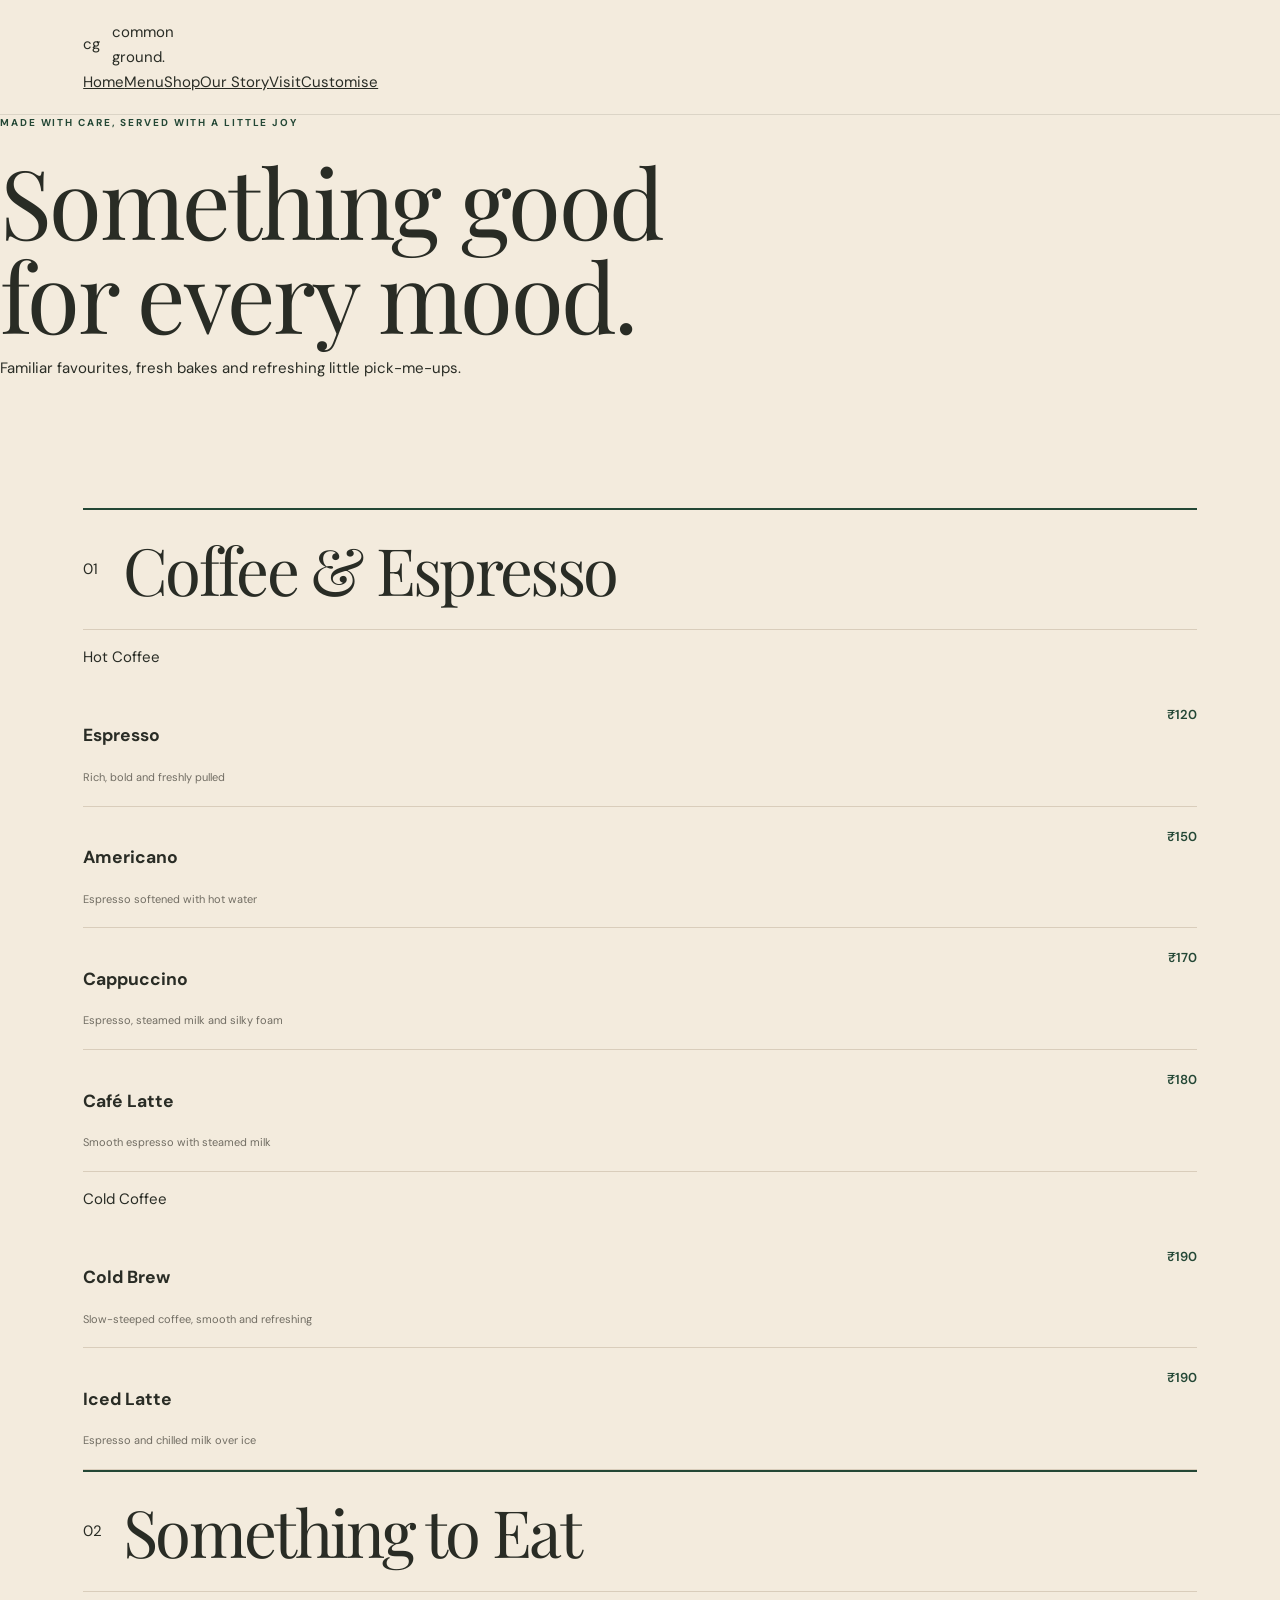
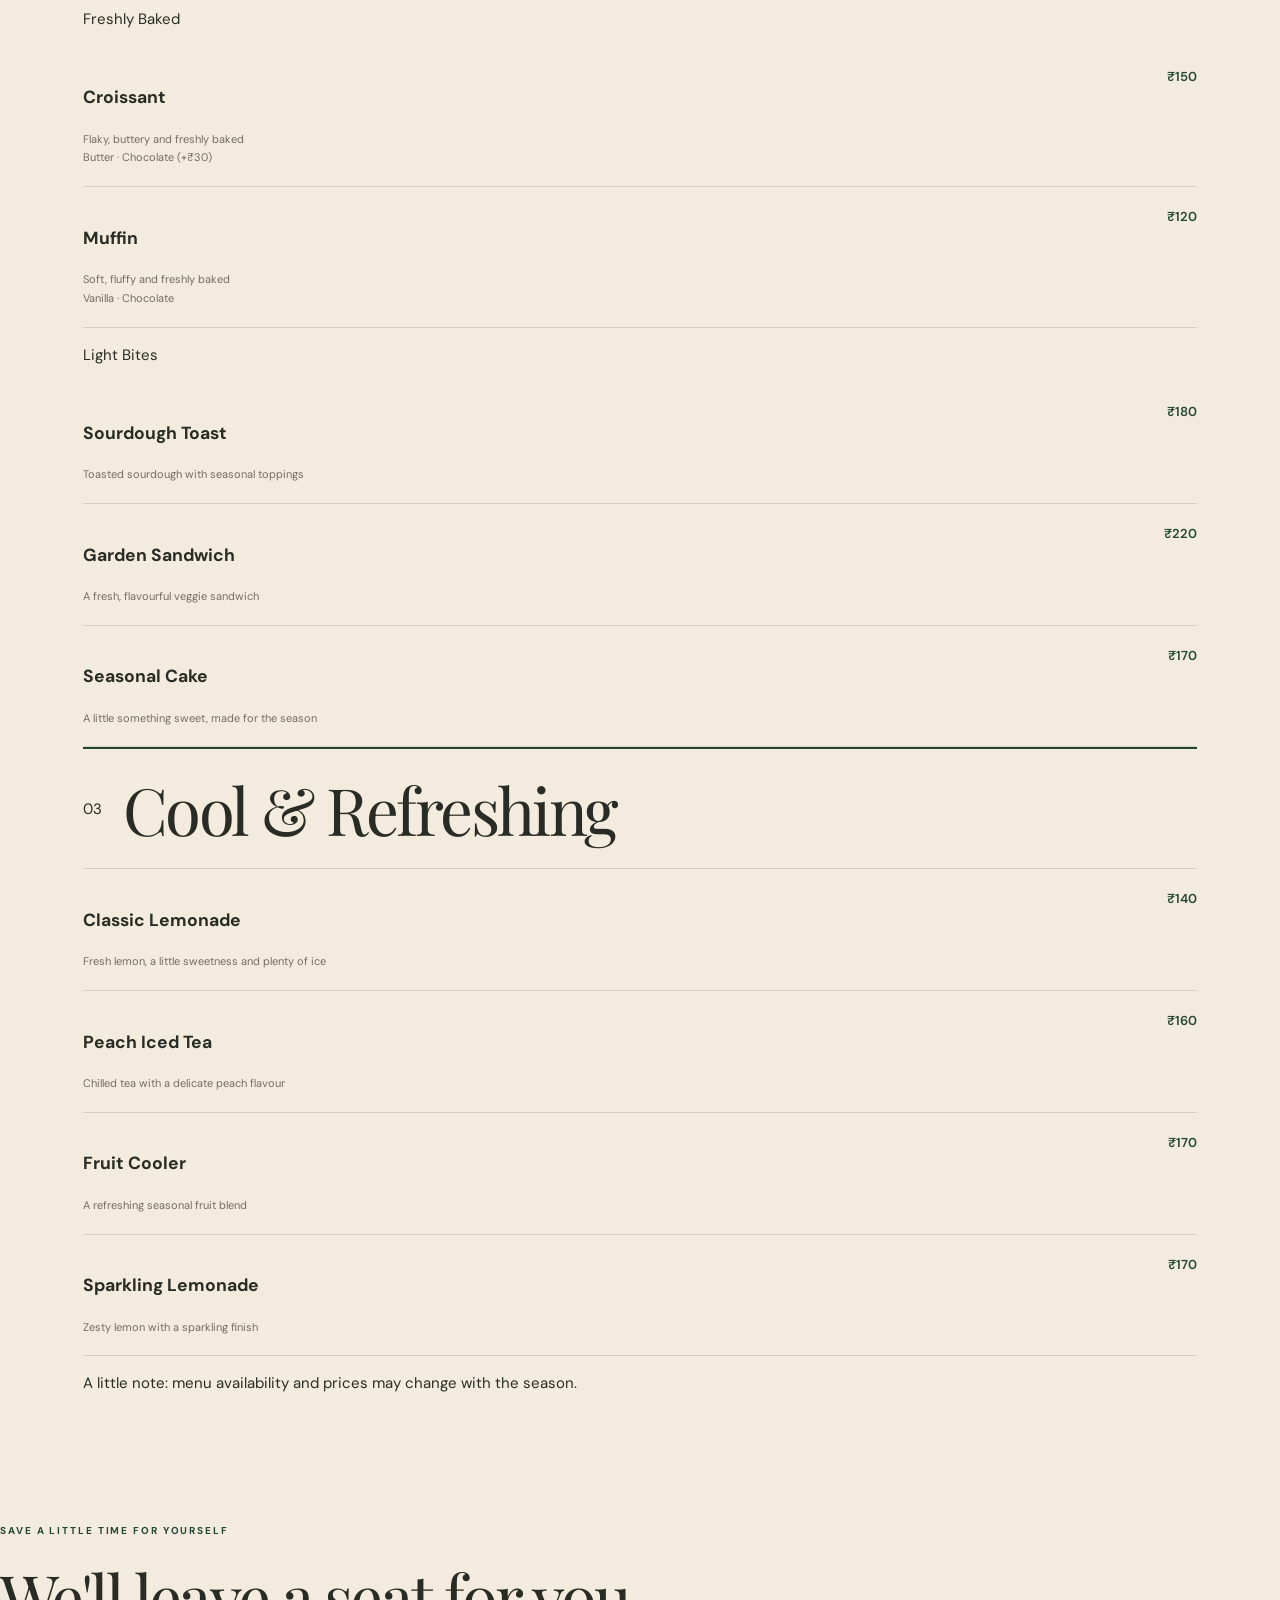
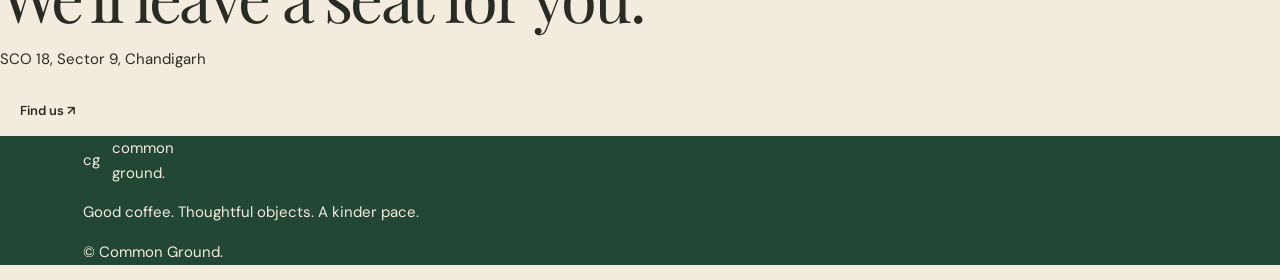
==== menu.html @ 28e7aee0 "Create menu.html" ====
<!DOCTYPE html>
<html lang="en">
<head>
  <meta charset="UTF-8">
  <meta name="viewport" content="width=device-width, initial-scale=1.0">
  <title>Menu | Common Ground</title>
  <link href="https://fonts.googleapis.com/css2?family=DM+Sans:wght@400;500;600;700&family=Playfair+Display:wght@400;500;600&display=swap" rel="stylesheet">
  <link rel="stylesheet" href="style.css">
</head>
<body>
<header class="site-header">
  <div class="header-inner">
    <a class="logo" href="index.html"><span class="logo-mark">cg</span><span class="logo-text">common<br>ground.</span></a>
    <button class="menu-toggle" aria-label="Open navigation" aria-expanded="false">☰</button>
    <nav class="nav-links">
      <a href="index.html">Home</a><a class="active" href="menu.html">Menu</a><a href="shop.html">Shop</a><a href="story.html">Our Story</a><a href="visit.html">Visit</a><a href="customise.html">Customise</a>
    </nav>
  </div>
</header>

<main>
  <section class="page-hero">
    <p class="eyebrow">MADE WITH CARE, SERVED WITH A LITTLE JOY</p>
    <h1>Something good<br>for every mood.</h1>
    <p>Familiar favourites, fresh bakes and refreshing little pick-me-ups.</p>
  </section>

  <section class="menu-page section">
    <div class="menu-category">
      <div class="menu-category-heading"><span class="menu-number">01</span><h2>Coffee & Espresso</h2></div>
      <p class="menu-subheading">Hot Coffee</p>
      <div class="menu-item"><div><h3>Espresso</h3><p>Rich, bold and freshly pulled</p></div><strong>₹120</strong></div>
      <div class="menu-item"><div><h3>Americano</h3><p>Espresso softened with hot water</p></div><strong>₹150</strong></div>
      <div class="menu-item"><div><h3>Cappuccino</h3><p>Espresso, steamed milk and silky foam</p></div><strong>₹170</strong></div>
      <div class="menu-item"><div><h3>Café Latte</h3><p>Smooth espresso with steamed milk</p></div><strong>₹180</strong></div>
      <p class="menu-subheading">Cold Coffee</p>
      <div class="menu-item"><div><h3>Cold Brew</h3><p>Slow-steeped coffee, smooth and refreshing</p></div><strong>₹190</strong></div>
      <div class="menu-item"><div><h3>Iced Latte</h3><p>Espresso and chilled milk over ice</p></div><strong>₹190</strong></div>
    </div>

    <div class="menu-category">
      <div class="menu-category-heading"><span class="menu-number">02</span><h2>Something to Eat</h2></div>
      <p class="menu-subheading">Freshly Baked</p>
      <div class="menu-item"><div><h3>Croissant</h3><p>Flaky, buttery and freshly baked</p><p class="menu-options">Butter · Chocolate (+₹30)</p></div><strong>₹150</strong></div>
      <div class="menu-item"><div><h3>Muffin</h3><p>Soft, fluffy and freshly baked</p><p class="menu-options">Vanilla · Chocolate</p></div><strong>₹120</strong></div>
      <p class="menu-subheading">Light Bites</p>
      <div class="menu-item"><div><h3>Sourdough Toast</h3><p>Toasted sourdough with seasonal toppings</p></div><strong>₹180</strong></div>
      <div class="menu-item"><div><h3>Garden Sandwich</h3><p>A fresh, flavourful veggie sandwich</p></div><strong>₹220</strong></div>
      <div class="menu-item"><div><h3>Seasonal Cake</h3><p>A little something sweet, made for the season</p></div><strong>₹170</strong></div>
    </div>

    <div class="menu-category">
      <div class="menu-category-heading"><span class="menu-number">03</span><h2>Cool & Refreshing</h2></div>
      <div class="menu-item"><div><h3>Classic Lemonade</h3><p>Fresh lemon, a little sweetness and plenty of ice</p></div><strong>₹140</strong></div>
      <div class="menu-item"><div><h3>Peach Iced Tea</h3><p>Chilled tea with a delicate peach flavour</p></div><strong>₹160</strong></div>
      <div class="menu-item"><div><h3>Fruit Cooler</h3><p>A refreshing seasonal fruit blend</p></div><strong>₹170</strong></div>
      <div class="menu-item"><div><h3>Sparkling Lemonade</h3><p>Zesty lemon with a sparkling finish</p></div><strong>₹170</strong></div>
    </div>
    <p class="menu-note">A little note: menu availability and prices may change with the season.</p>
  </section>

  <section class="visit-strip">
    <div><p class="eyebrow">SAVE A LITTLE TIME FOR YOURSELF</p><h2>We'll leave a seat for you.</h2><p>SCO 18, Sector 9, Chandigarh</p></div>
    <a class="button" href="visit.html">Find us ↗</a>
  </section>
</main>

<footer class="site-footer">
  <a class="logo footer-logo" href="index.html"><span class="logo-mark">cg</span><span class="logo-text">common<br>ground.</span></a>
  <p>Good coffee. Thoughtful objects. A kinder pace.</p><p>© <span class="year"></span> Common Ground.</p>
</footer>
<script src="script.js"></script>
</body>
</html>
---- style.css ----
/* =========================================
   COMMON GROUND — COMPLETE WEBSITE STYLES
   ========================================= */

:root {
  --cream: #f3ebdd;
  --cream-deep: #e9ddc8;
  --green: #47785b;
  --green-dark: #234735;
  --terracotta: #d76c4d;
  --mustard: #e9c46a;
  --blue: #355c7d;
  --ink: #292c25;
  --muted: #716d63;
  --line: #d9cdbb;
  --serif: "Playfair Display", Georgia, serif;
  --sans: "DM Sans", Arial, sans-serif;
  --page-pad: clamp(24px, 6.5vw, 100px);
}

* {
  box-sizing: border-box;
}

html {
  scroll-behavior: smooth;
  scroll-padding-top: 100px;
}

body {
  margin: 0;
  background: var(--cream);
  color: var(--ink);
  font-family: var(--sans);
  font-size: 15px;
  line-height: 1.65;
  -webkit-font-smoothing: antialiased;
}

img {
  display: block;
  max-width: 100%;
}

a {
  color: inherit;
}

button,
input {
  font: inherit;
}

button,
a {
  -webkit-tap-highlight-color: transparent;
}

::selection {
  background: var(--mustard);
  color: var(--green-dark);
}

.visually-hidden {
  position: absolute;
  width: 1px;
  height: 1px;
  padding: 0;
  margin: -1px;
  overflow: hidden;
  clip: rect(0, 0, 0, 0);
  white-space: nowrap;
  border: 0;
}

/* HEADER */

.site-header {
  min-height: 94px;
  padding: 20px var(--page-pad);
  display: flex;
  align-items: center;
  justify-content: space-between;
  gap: clamp(32px, 7vw, 120px);
  border-bottom: 1px solid rgba(41, 44, 37, 0.12);
  background: var(--cream);
  position: relative;
  z-index: 20;
}

.logo {
  display: inline-flex;
  align-items: center;
  gap: 12px;
  flex-shrink: 0;
  text-decoration: none;
}

.logo-symbol {
  display: inline-flex;
  align-items: center;
  justify-content: center;
  width: 40px;
  height: 40px;
  border-radius: 50%;
  background: var(--green-dark);
  color: var(--cream);
  font-family: var(--serif);
  font-size: 24px;
  font-weight: 500;
  letter-spacing: -3px;
  padding-right: 3px;
  line-height: 1;
}

.logo-symbol > span {
  color: var(--mustard);
}

.logo-name {
  font-size: 20px;
  font-weight: 600;
  letter-spacing: -0.8px;
  white-space: nowrap;
}

.logo-period {
  color: var(--terracotta);
}

.main-nav {
  display: flex;
  align-items: center;
  justify-content: flex-end;
  gap: clamp(20px, 2.8vw, 42px);
}

.main-nav > a {
  font-size: 14px;
  text-decoration: none;
  white-space: nowrap;
  transition: color 180ms ease;
}

.main-nav > a:hover,
.text-link:hover,
.footer-top-link:hover {
  color: var(--terracotta);
}

.main-nav .nav-cta {
  display: inline-flex;
  align-items: center;
  gap: 10px;
  padding: 12px 16px;
  border: 1px solid var(--green-dark);
}

.nav-cta span,
.button span {
  transition: transform 180ms ease;
}

.nav-cta:hover span,
.button:hover span {
  transform: translate(3px, -3px);
}

.menu-toggle {
  display: none;
  width: 44px;
  height: 44px;
  padding: 12px 9px;
  border: 1px solid var(--line);
  background: transparent;
  cursor: pointer;
}

.menu-toggle span {
  display: block;
  width: 24px;
  height: 1px;
  margin: 5px 0;
  background: var(--green-dark);
}

/* GENERAL TYPOGRAPHY */

.eyebrow {
  margin: 0 0 22px;
  color: var(--green-dark);
  font-size: 10px;
  font-weight: 700;
  letter-spacing: 1.9px;
  line-height: 1.6;
}

h1,
h2,
h3,
h4,
p {
  overflow-wrap: break-word;
}

h1,
h2 {
  font-family: var(--serif);
  font-weight: 400;
  letter-spacing: -2.7px;
}

h1 em,
h2 em {
  color: var(--green);
  font-weight: 400;
}

h1 {
  margin: 0;
  font-size: clamp(66px, 7.5vw, 112px);
  line-height: 0.98;
}

h2 {
  margin: 0;
  font-size: clamp(42px, 5.1vw, 70px);
  line-height: 1.08;
}

.section {
  padding: 112px var(--page-pad);
}

.section-heading {
  display: flex;
  align-items: flex-end;
  justify-content: space-between;
  gap: 60px;
  margin-bottom: 55px;
}

.heading-description {
  max-width: 390px;
  margin: 0 0 8px;
  color: var(--muted);
  line-height: 1.9;
}

.section-footnote {
  color: var(--muted);
  font-size: 11px;
  line-height: 1.7;
}

/* BUTTONS */

.button {
  min-height: 49px;
  display: inline-flex;
  align-items: center;
  justify-content: center;
  gap: 22px;
  padding: 13px 19px;
  border: 1px solid transparent;
  text-decoration: none;
  font-size: 13px;
  font-weight: 600;
  transition: background 180ms ease, color 180ms ease;
}

.button span {
  display: inline-block;
}

.button-dark {
  background: var(--green-dark);
  color: var(--cream);
}

.button-dark:hover {
  background: var(--green);
}

.button-light {
  border-color: var(--cream);
  color: var(--cream);
}

.button-light:hover {
  background: var(--cream);
  color: var(--green-dark);
}

.text-link {
  display: inline-flex;
  align-items: center;
  gap: 8px;
  text-decoration: none;
  font-size: 13px;
}

/* HERO */

.hero {
  position: relative;
  display: grid;
  grid-template-columns: minmax(300px, 0.78fr) minmax(0, 1.5fr);
  align-items: center;
  gap: clamp(35px, 5vw, 80px);
  padding: 64px var(--page-pad) 84px;
}

.hero-copy {
  padding: 25px 0;
}

.hero-copy .eyebrow {
  margin-bottom: 28px;
}

.hero h1 em {
  white-space: nowrap;
}

.hero-description {
  max-width: 330px;
  margin: 28px 0;
  color: var(--muted);
  font-size: 15px;
  line-height: 1.9;
}

.hero-actions {
  display: flex;
  align-items: center;
  flex-wrap: wrap;
  gap: 18px 24px;
}

.hero-note {
  display: flex;
  align-items: center;
  gap: 9px;
  margin: 44px 0 0;
  color: var(--muted);
  font-size: 11px;
}

.status-dot {
  width: 7px;
  height: 7px;
  border-radius: 50%;
  background: var(--terracotta);
}

.hero-visual {
  position: relative;
  min-width: 0;
}

.hero-visual img {
  width: 100%;
  height: clamp(450px, 48vw, 690px);
  object-fit: cover;
  object-position: center;
}

.hero-image-label {
  position: absolute;
  right: 0;
  bottom: 0;
  display: flex;
  align-items: center;
  justify-content: space-between;
  gap: 35px;
  min-width: 235px;
  padding: 16px 20px;
  background: var(--cream);
  font-size: 9px;
  font-weight: 700;
  letter-spacing: 1.3px;
}

.label-star {
  color: var(--terracotta);
  font-size: 22px;
}

.hero-index {
  position: absolute;
  left: var(--page-pad);
  bottom: 28px;
  color: var(--muted);
  font-size: 9px;
  letter-spacing: 1.5px;
}

/* VALUES STRIP */

.ticker {
  min-height: 76px;
  padding: 18px var(--page-pad);
  display: flex;
  align-items: center;
  justify-content: space-between;
  gap: 20px;
  background: var(--green);
  color: var(--cream);
  font-size: 10px;
  font-weight: 600;
  letter-spacing: 2px;
}

.ticker-star {
  color: var(--mustard);
  font-size: 18px;
}

.ticker-end {
  font-size: 9px;
  letter-spacing: 1.3px;
}

/* MENU */

.menu-section {
  padding-top: 112px;
  padding-bottom: 110px;
}

.menu-section .section-heading {
  align-items: flex-end;
}

.menu-tabs {
  display: flex;
  flex-wrap: wrap;
  gap: 12px 30px;
  padding: 18px 0;
  margin-bottom: 35px;
  border-top: 1px solid var(--line);
  border-bottom: 1px solid var(--line);
}

.menu-tabs a {
  color: var(--green-dark);
  font-size: 11px;
  font-weight: 600;
  text-decoration: none;
}

.menu-tabs a:hover {
  color: var(--terracotta);
}

.full-menu {
  display: grid;
  grid-template-columns: repeat(3, minmax(0, 1fr));
  align-items: start;
  gap: 34px;
}

.menu-category {
  min-width: 0;
  scroll-margin-top: 110px;
  border-top: 2px solid var(--green-dark);
}

.menu-category-heading {
  min-height: 120px;
  padding: 20px 0;
  display: grid;
  grid-template-columns: 30px 1fr auto;
  align-items: center;
  gap: 10px;
  border-bottom: 1px solid var(--line);
}

.category-number {
  align-self: start;
  padding-top: 5px;
  color: var(--green);
  font-size: 10px;
  letter-spacing: 1px;
}

.menu-category-heading h3 {
  margin: 0 0 8px;
  font-family: var(--serif);
  font-size: clamp(20px, 2vw, 28px);
  font-weight: 400;
  line-height: 1.2;
}

.menu-category-heading p {
  margin: 0;
  color: var(--muted);
  font-size: 9px;
  letter-spacing: 1.4px;
}

.category-icon {
  color: var(--terracotta);
  font-size: 23px;
}

.menu-item {
  display: flex;
  align-items: flex-start;
  justify-content: space-between;
  gap: 12px;
  padding: 19px 0;
  border-bottom: 1px solid var(--line);
}

.menu-item h4 {
  margin: 0 0 6px;
  font-size: 14px;
  font-weight: 600;
}

.menu-item p {
  margin: 0;
  color: var(--muted);
  font-size: 11px;
  line-height: 1.7;
}

.menu-item strong {
  flex-shrink: 0;
  color: var(--green-dark);
  font-size: 13px;
  font-weight: 600;
}

.menu-section > .section-footnote {
  margin-top: 24px;
}

/* STORY */

.story-section {
  display: grid;
  grid-template-columns: 1fr 1fr;
  background: var(--green-dark);
  color: var(--cream);
}

.story-art {
  min-height: 600px;
  padding: 32px;
  display: flex;
  flex-direction: column;
  align-items: center;
  justify-content: space-between;
  background: var(--terracotta);
  color: var(--green-dark);
}

.story-art-top,
.story-art-bottom {
  width: 100%;
  display: flex;
  justify-content: space-between;
  gap: 15px;
  font-size: 9px;
  font-weight: 700;
  letter-spacing: 1.4px;
}

.story-art-bottom {
  margin: 0;
}

.story-emblem {
  position: relative;
  width: min(300px, 70%);
  aspect-ratio: 1;
  display: flex;
  align-items: center;
  justify-content: center;
  flex-direction: column;
  border: 1px solid rgba(35, 71, 53, 0.6);
  border-radius: 50%;
}

.emblem-main {
  font-family: var(--serif);
  font-size: clamp(100px, 14vw, 175px);
  line-height: 0.9;
  letter-spacing: -12px;
}

.emblem-star {
  position: absolute;
  top: 18%;
  right: 18%;
  color: var(--mustard);
  font-size: 34px;
}

.emblem-caption {
  margin-top: 20px;
  font-size: 9px;
  font-weight: 700;
  letter-spacing: 2px;
}

.story-copy {
  padding: clamp(45px, 7vw, 105px);
  align-self: center;
}

.story-copy .eyebrow {
  color: var(--mustard);
}

.story-copy h2 {
  font-size: clamp(36px, 4.4vw, 61px);
}

.story-copy h2 em {
  color: var(--mustard);
}

.story-copy > p:not(.eyebrow) {
  max-width: 440px;
  margin: 24px 0;
  color: rgba(243, 235, 221, 0.82);
  font-size: 13px;
  line-height: 2;
}

.story-copy .button {
  margin-top: 15px;
}

/* SHOP */

.shop-section {
  padding-top: 115px;
  padding-bottom: 105px;
}

.shop-grid {
  display: grid;
  grid-template-columns: repeat(4, minmax(0, 1fr));
  gap: 20px;
}

.product-card {
  min-width: 0;
}

.product-art {
  position: relative;
  min-height: 320px;
  aspect-ratio: 0.82;
  display: flex;
  align-items: center;
  justify-content: center;
  overflow: hidden;
}

.mug-art {
  background: #e8c99f;
}

.tote-art {
  background: #e5b2a0;
}

.coffee-product-art {
  background: #d9e1c7;
}

.plate-art {
  background: #b7c8d2;
}

.product-sun {
  position: absolute;
  top: 17px;
  right: 20px;
  color: var(--terracotta);
  font-size: 24px;
}

.product-number {
  position: absolute;
  bottom: 17px;
  left: 18px;
  font-size: 9px;
  font-weight: 700;
  letter-spacing: 1.2px;
}

.mug-object {
  position: relative;
  width: 52%;
  aspect-ratio: 1.05;
  display: flex;
  align-items: center;
  justify-content: center;
  border-radius: 8px 8px 28px 28px;
  background: var(--cream);
  box-shadow: 12px 22px 35px rgba(41, 44, 37, 0.13);
  transform: rotate(-5deg);
}

.mug-object::after {
  content: "";
  position: absolute;
  top: 22%;
  right: -27%;
  width: 31%;
  height: 44%;
  border: 9px solid var(--cream);
  border-left-width: 6px;
  border-radius: 0 22px 22px 0;
}

.mug-object > span {
  font-family: var(--serif);
  font-size: clamp(14px, 1.5vw, 21px);
  text-align: center;
  line-height: 1.1;
}

.tote-object {
  width: 57%;
  height: 58%;
  padding-top: 26%;
  display: flex;
  justify-content: center;
  border-radius: 4px 4px 10px 10px;
  background: var(--green-dark);
  color: var(--cream);
  box-shadow: 12px 22px 35px rgba(41, 44, 37, 0.13);
  transform: rotate(5deg);
}

.tote-object::before {
  content: "";
  position: absolute;
  top: -19%;
  left: 27%;
  width: 42%;
  height: 35%;
  border: 7px solid var(--green-dark);
  border-bottom: 0;
  border-radius: 50% 50% 0 0;
}

.tote-object > span {
  font-family: var(--serif);
  font-size: clamp(17px, 1.7vw, 23px);
  text-align: center;
  line-height: 1.1;
}

.coffee-bag {
  width: 53%;
  height: 63%;
  padding: 18px 10px;
  display: flex;
  align-items: center;
  justify-content: center;
  flex-direction: column;
  background: #f0e5d0;
  box-shadow: 12px 22px 35px rgba(41, 44, 37, 0.13);
  transform: rotate(-4deg);
  text-align: center;
}

.coffee-bag > span {
  margin-bottom: 12px;
  font-family: var(--serif);
  font-size: 39px;
  color: var(--green);
}

.coffee-bag strong {
  font-size: 12px;
  line-height: 1.4;
  letter-spacing: 1px;
}

.coffee-bag small {
  margin-top: 13px;
  font-size: 7px;
  letter-spacing: 0.7px;
}

.plate-object {
  width: 76%;
  aspect-ratio: 1;
  display: flex;
  align-items: center;
  justify-content: center;
  border: 12px solid #f5ead7;
  border-radius: 50%;
  background: #e9c46a;
  box-shadow: 12px 22px 35px rgba(41, 44, 37, 0.13);
  text-align: center;
  transform: rotate(8deg);
}

.plate-object span {
  font-family: var(--serif);
  font-size: clamp(15px, 1.5vw, 21px);
  line-height: 1.2;
}

.product-info {
  display: flex;
  align-items: flex-start;
  justify-content: space-between;
  gap: 12px;
  padding-top: 20px;
}

.product-info h3 {
  margin: 0 0 6px;
  font-family: var(--serif);
  font-size: 19px;
  font-weight: 500;
  line-height: 1.35;
}

.product-info p {
  margin: 0;
  color: var(--muted);
  font-size: 11px;
}

.product-info > span {
  flex-shrink: 0;
  font-size: 12px;
  font-weight: 600;
}

.shop-section > .section-footnote {
  margin-top: 28px;
}

/* CUSTOMISE */

.customise-section {
  display: grid;
  grid-template-columns: 1fr 1fr;
  min-height: 570px;
  background: var(--mustard);
}

.customise-copy {
  align-self: center;
  padding: clamp(45px, 7vw, 105px) var(--page-pad);
}

.customise-copy h2 {
  font-size: clamp(43px, 5vw, 69px);
}

.customise-copy h2 em {
  color: var(--terracotta);
}

.customise-copy > p:not(.eyebrow) {
  max-width: 420px;
  margin: 25px 0 30px;
  color: #5d5545;
  line-height: 1.9;
}

.customise-art {
  position: relative;
  min-height: 500px;
  display: flex;
  align-items: center;
  justify-content: center;
  overflow: hidden;
  background: var(--blue);
  color: var(--cream);
}

.customise-sun {
  position: absolute;
  top: 12%;
  right: 15%;
  color: var(--mustard);
  font-size: 45px;
}

.customise-mug {
  position: relative;
  width: min(230px, 48%);
  aspect-ratio: 0.9;
  display: flex;
  align-items: center;
  justify-content: center;
  border-radius: 15px 15px 42px 42px;
  background: var(--cream);
  box-shadow: 20px 30px 55px rgba(0, 0, 0, 0.2);
  transform: rotate(-7deg);
}

.customise-mug::after {
  content: "";
  position: absolute;
  top: 23%;
  right: -28%;
  width: 34%;
  height: 43%;
  border: 14px solid var(--cream);
  border-left-width: 8px;
  border-radius: 0 30px 30px 0;
}

.customise-mark {
  color: var(--green-dark);
  font-family: var(--serif);
  font-size: 68px;
  letter-spacing: -6px;
}

.customise-star {
  position: absolute;
  top: 20px;
  right: 24px;
  color: var(--terracotta);
  font-size: 24px;
}

.customise-note {
  position: absolute;
  right: 9%;
  bottom: 13%;
  font-size: 10px;
  font-weight: 700;
  letter-spacing: 1.5px;
  line-height: 1.8;
}

.customise-caption {
  position: absolute;
  bottom: 25px;
  left: 25px;
  font-size: 9px;
  letter-spacing: 1.5px;
}

/* VISIT */

.visit-section {
  display: grid;
  grid-template-columns: 1fr 0.9fr;
  gap: clamp(50px, 10vw, 150px);
  padding: 115px var(--page-pad);
  background: var(--terracotta);
}

.visit-copy h2 {
  font-size: clamp(44px, 5.3vw, 72px);
}

.visit-copy h2 em {
  color: var(--cream);
}

.visit-copy > p:not(.eyebrow) {
  max-width: 420px;
  margin: 25px 0;
  line-height: 1.9;
}

.visit-address {
  display: flex;
  align-items: flex-start;
  gap: 15px;
  margin: 30px 0;
  padding-top: 22px;
  border-top: 1px solid rgba(41, 44, 37, 0.2);
}

.address-mark {
  font-size: 22px;
}

.visit-address strong {
  font-size: 14px;
}

.visit-address p {
  margin: 5px 0 0;
  color: #553f35;
  font-size: 12px;
}

.visit-copy .button-light {
  border-color: var(--green-dark);
  color: var(--green-dark);
}

.visit-copy .button-light:hover {
  background: var(--green-dark);
  color: var(--cream);
}

.visit-details {
  align-self: center;
}

.visit-details article {
  padding: 25px 0;
  border-bottom: 1px solid rgba(41, 44, 37, 0.22);
}

.visit-details article:first-child {
  border-top: 1px solid rgba(41, 44, 37, 0.22);
}

.visit-details article > span {
  color: #573e32;
  font-size: 9px;
  font-weight: 700;
  letter-spacing: 1.5px;
}

.visit-details h3 {
  margin: 12px 0 7px;
  font-family: var(--serif);
  font-size: 29px;
  font-weight: 400;
}

.visit-details p {
  margin: 0;
  color: #553f35;
  font-size: 12px;
  line-height: 1.8;
}

/* NEWSLETTER */

.newsletter-section {
  position: relative;
  width: 100%;
  min-height: 470px;
  padding: 90px 24px;
  display: flex;
  align-items: center;
  justify-content: center;
  overflow: hidden;
  background: var(--mustard);
  text-align: center;
}

.newsletter-content {
  position: relative;
  z-index: 1;
  width: min(100%, 570px);
  margin: 0 auto;
}

.newsletter-section .eyebrow {
  margin-bottom: 21px;
}

.newsletter-section h2 {
  margin: 0;
  font-family: var(--serif);
  font-size: clamp(46px, 5.7vw, 74px);
  font-weight: 400;
  letter-spacing: -2px;
  line-height: 1.07;
}

.newsletter-section h2 em {
  color: var(--green);
}

.newsletter-description {
  max-width: 420px;
  margin: 22px auto 30px;
  color: #5d5545;
  font-size: 13px;
  line-height: 1.9;
}

.newsletter-form {
  width: min(100%, 490px);
  display: flex;
  gap: 9px;
  margin: 0 auto;
}

.newsletter-form input {
  flex: 1;
  width: 100%;
  min-width: 0;
  height: 52px;
  padding: 0 16px;
  border: 1px solid var(--green-dark);
  border-radius: 0;
  outline-offset: 3px;
  background: var(--cream);
  color: var(--ink);
  font-family: var(--sans);
  font-size: 13px;
}

.newsletter-form input::placeholder {
  color: #777165;
}

.newsletter-form button {
  min-height: 52px;
  padding: 0 18px;
  display: inline-flex;
  align-items: center;
  justify-content: center;
  gap: 12px;
  border: 1px solid var(--green-dark);
  border-radius: 0;
  background: var(--green-dark);
  color: var(--cream);
  font-family: var(--sans);
  font-size: 12px;
  font-weight: 600;
  white-space: nowrap;
  cursor: pointer;
  transition: background 180ms ease;
}

.newsletter-form button:hover {
  background: var(--green);
}

.newsletter-section .form-message {
  min-height: 20px;
  margin: 13px 0 0;
  font-size: 12px;
}

.newsletter-section .section-footnote {
  margin-top: 12px;
  font-size: 10px;
}

.newsletter-decoration {
  position: absolute;
  color: rgba(35, 71, 53, 0.13);
  font-size: clamp(110px, 16vw, 210px);
  line-height: 1;
}

.decoration-left {
  left: 3%;
  top: 17%;
}

.decoration-right {
  right: 3%;
  bottom: 10%;
}

/* FOOTER */

.site-footer {
  padding: 0 var(--page-pad);
  background: var(--green-dark);
  color: var(--cream);
}

.footer-top {
  min-height: 145px;
  display: flex;
  align-items: center;
  justify-content: space-between;
  gap: 30px;
}

.footer-logo .logo-symbol {
  background: var(--cream);
  color: var(--green-dark);
}

.footer-logo .logo-symbol > span {
  color: var(--terracotta);
}

.footer-logo .logo-name {
  color: var(--cream);
}

.footer-logo .logo-period {
  color: var(--mustard);
}

.footer-top > p {
  font-family: var(--serif);
  font-size: 21px;
}

.footer-top-link {
  font-size: 12px;
  text-decoration: none;
}

.footer-bottom {
  min-height: 65px;
  display: flex;
  align-items: center;
  justify-content: space-between;
  gap: 20px;
  border-top: 1px solid rgba(243, 235, 221, 0.25);
  color: rgba(243, 235, 221, 0.8);
  font-size: 9px;
  letter-spacing: 0.3px;
}

/* RESPONSIVE TABLET */

@media (max-width: 1050px) {
  :root {
    --page-pad: 5vw;
  }

  .site-header {
    gap: 28px;
  }

  .main-nav {
    gap: 19px;
  }

  .main-nav > a {
    font-size: 12px;
  }

  .hero {
    grid-template-columns: minmax(260px, 0.8fr) minmax(0, 1.2fr);
    gap: 35px;
  }

  .hero h1 {
    font-size: clamp(62px, 7vw, 85px);
  }

  .full-menu {
    gap: 22px;
  }

  .menu-category-heading {
    grid-template-columns: 22px 1fr;
  }

  .category-icon {
    display: none;
  }

  .shop-grid {
    grid-template-columns: repeat(2, minmax(0, 1fr));
    gap: 35px 22px;
  }

  .product-art {
    aspect-ratio: 1.05;
  }

  .story-copy {
    padding: 55px 38px;
  }
}

/* RESPONSIVE MOBILE */

@media (max-width: 700px) {
  :root {
    --page-pad: 22px;
  }

  html {
    scroll-padding-top: 75px;
  }

  .site-header {
    min-height: 75px;
    padding: 15px var(--page-pad);
    gap: 16px;
  }

  .logo {
    gap: 9px;
  }

  .logo-symbol {
    width: 34px;
    height: 34px;
    font-size: 21px;
  }

  .logo-name {
    font-size: 17px;
  }

  .menu-toggle {
    display: block;
    flex-shrink: 0;
  }

  .main-nav {
    position: absolute;
    top: 100%;
    left: 0;
    right: 0;
    display: none;
    align-items: stretch;
    flex-direction: column;
    gap: 0;
    padding: 12px var(--page-pad) 24px;
    border-bottom: 1px solid var(--line);
    background: var(--cream);
  }

  .main-nav.is-open {
    display: flex;
  }

  .main-nav > a {
    padding: 13px 0;
    border-bottom: 1px solid var(--line);
    font-size: 14px;
  }

  .main-nav .nav-cta {
    justify-content: space-between;
    margin-top: 12px;
    padding: 13px 14px;
    border: 1px solid var(--green-dark);
  }

  .hero {
    grid-template-columns: 1fr;
    gap: 35px;
    padding: 57px var(--page-pad) 70px;
  }

  .hero-copy {
    padding: 0;
  }

  .hero h1 {
    font-size: clamp(66px, 15vw, 96px);
  }

  .hero-description {
    margin: 22px 0;
  }

  .hero-note {
    margin-top: 28px;
  }

  .hero-visual img {
    height: min(110vw, 520px);
  }

  .hero-index {
    bottom: 22px;
  }

  .ticker {
    min-height: 65px;
    padding: 15px var(--page-pad);
    gap: 12px;
    font-size: 9px;
    letter-spacing: 1.2px;
  }

  .ticker-end {
    display: none;
  }

  .section {
    padding: 75px var(--page-pad);
  }

  .section-heading {
    align-items: flex-start;
    flex-direction: column;
    gap: 20px;
    margin-bottom: 35px;
  }

  h2 {
    font-size: clamp(43px, 10vw, 60px);
    letter-spacing: -1.8px;
  }

  .heading-description {
    max-width: 470px;
  }

  .menu-tabs {
    gap: 13px 20px;
  }

  .full-menu {
    grid-template-columns: 1fr;
    gap: 38px;
  }

  .menu-category-heading {
    grid-template-columns: 30px 1fr auto;
  }

  .category-icon {
    display: block;
  }

  .menu-category-heading h3 {
    font-size: 26px;
  }

  .menu-item {
    padding: 17px 0;
  }

  .story-section {
    grid-template-columns: 1fr;
  }

  .story-art {
    min-height: 420px;
    padding: 24px;
  }

  .story-copy {
    padding: 65px var(--page-pad) 75px;
  }

  .story-copy h2 {
    font-size: clamp(40px, 9vw, 57px);
  }

  .shop-grid {
    grid-template-columns: repeat(2, minmax(0, 1fr));
    gap: 30px 15px;
  }

  .product-art {
    min-height: 0;
    aspect-ratio: 0.78;
  }

  .product-info {
    gap: 6px;
    padding-top: 14px;
  }

  .product-info h3 {
    font-size: 16px;
  }

  .product-info p {
    font-size: 10px;
  }

  .product-number {
    font-size: 7px;
  }

  .mug-object {
    width: 48%;
  }

  .coffee-bag strong {
    font-size: 10px;
  }

  .customise-section {
    grid-template-columns: 1fr;
  }

  .customise-copy {
    padding: 75px var(--page-pad);
  }

  .customise-copy h2 {
    font-size: clamp(43px, 10vw, 62px);
  }

  .customise-art {
    min-height: 390px;
  }

  .customise-mug {
    width: 170px;
  }

  .visit-section {
    grid-template-columns: 1fr;
    gap: 55px;
    padding: 75px var(--page-pad);
  }

  .visit-copy h2 {
    font-size: clamp(46px, 10vw, 64px);
  }

  .newsletter-section {
    min-height: 420px;
    padding: 75px 22px;
  }

  .newsletter-section h2 {
    font-size: clamp(45px, 10vw, 64px);
  }

  .newsletter-decoration {
    font-size: 100px;
    opacity: 0.7;
  }

  .decoration-left {
    left: -15px;
    top: 5%;
  }

  .decoration-right {
    right: -15px;
    bottom: 3%;
  }

  .newsletter-form {
    flex-direction: column;
    gap: 10px;
  }

  .newsletter-form input,
  .newsletter-form button {
    width: 100%;
    min-height: 51px;
  }

  .footer-top {
    align-items: flex-start;
    flex-direction: column;
    gap: 12px;
    padding: 32px 0;
  }

  .footer-top > p {
    margin: 5px 0;
  }

  .footer-bottom {
    align-items: flex-start;
    flex-direction: column;
    gap: 9px;
    padding: 20px 0;
  }
}

/* SMALL PHONES */

@media (max-width: 380px) {
  .logo-name {
    font-size: 15px;
  }

  .hero-actions {
    align-items: flex-start;
    flex-direction: column;
  }

  .shop-grid {
    gap: 26px 12px;
  }

  .product-info h3 {
    font-size: 14px;
  }

  .product-info > span {
    font-size: 10px;
  }

  .menu-category-heading h3 {
    font-size: 22px;
  }
}

/* ACCESSIBILITY */

@media (prefers-reduced-motion: reduce) {
  *,
  *::before,
  *::after {
    scroll-behavior: auto !important;
    transition-duration: 0.01ms !important;
    animation-duration: 0.01ms !important;
  }
}
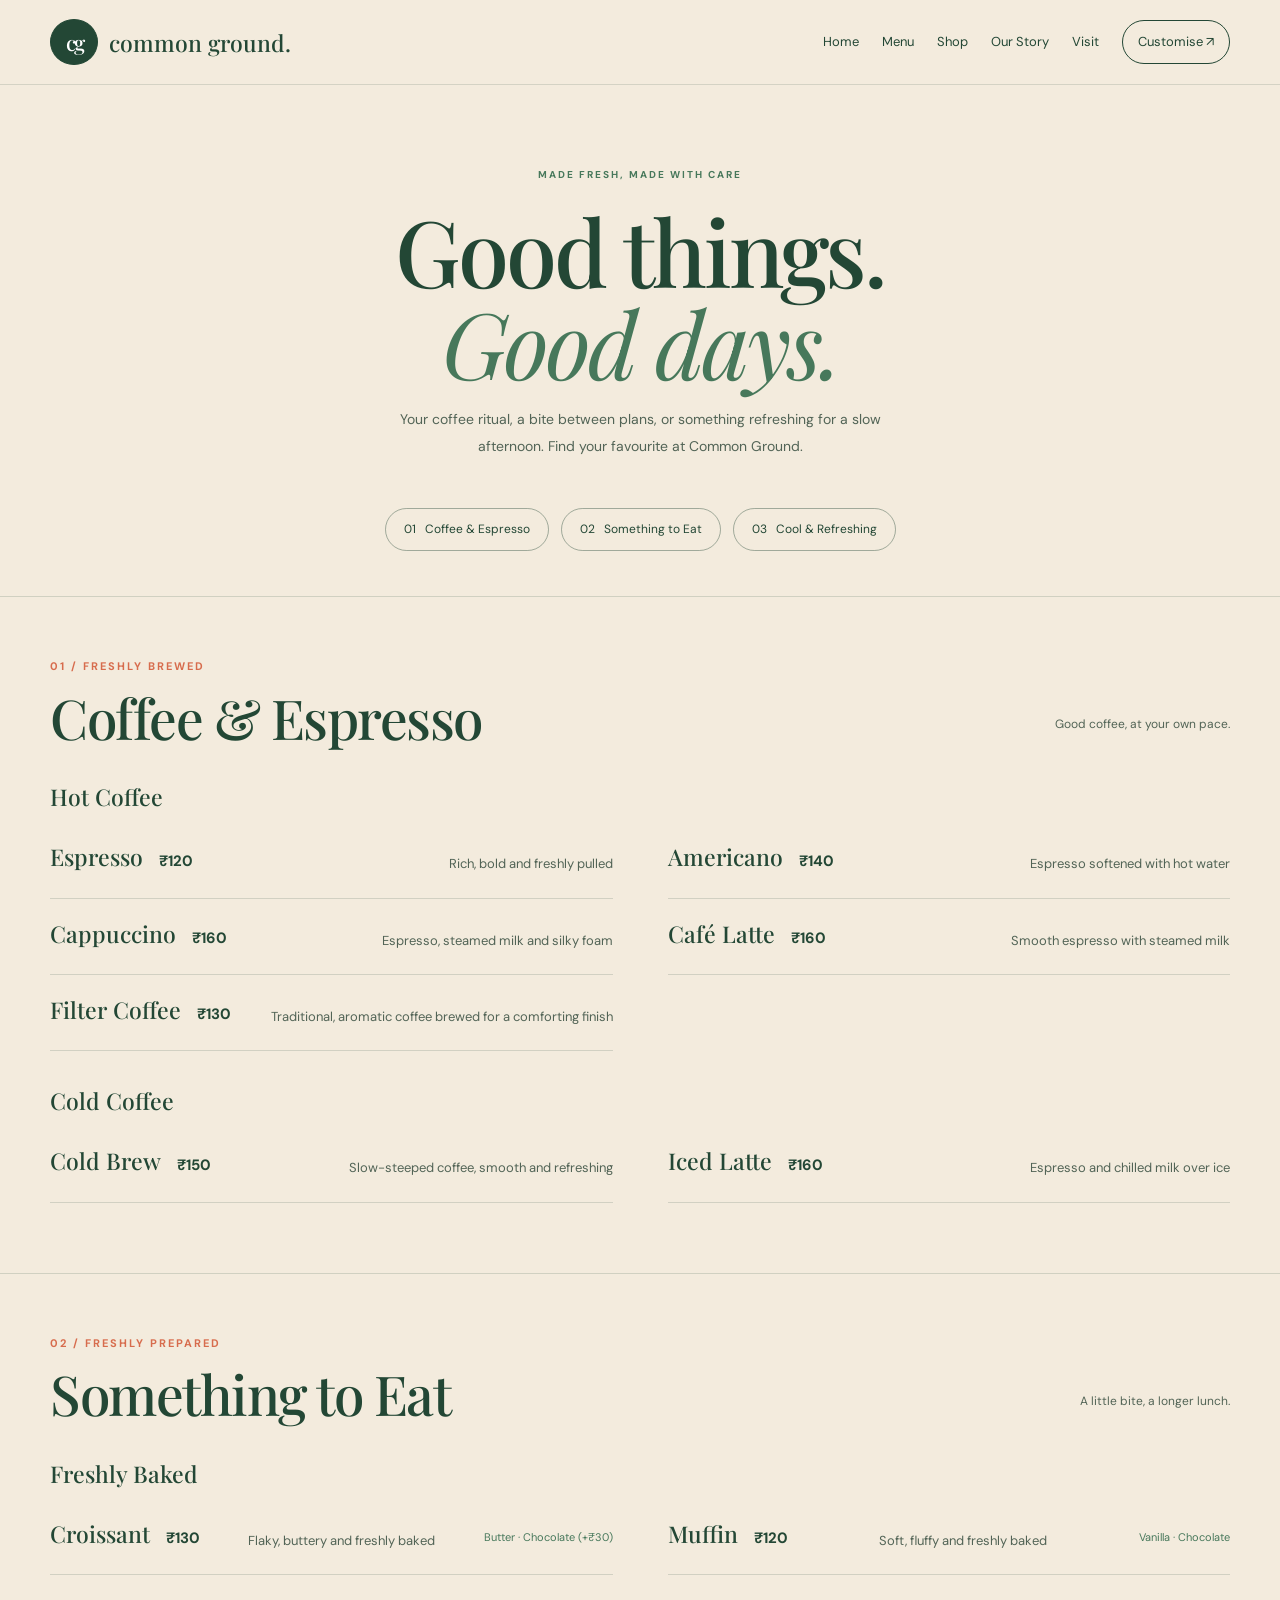
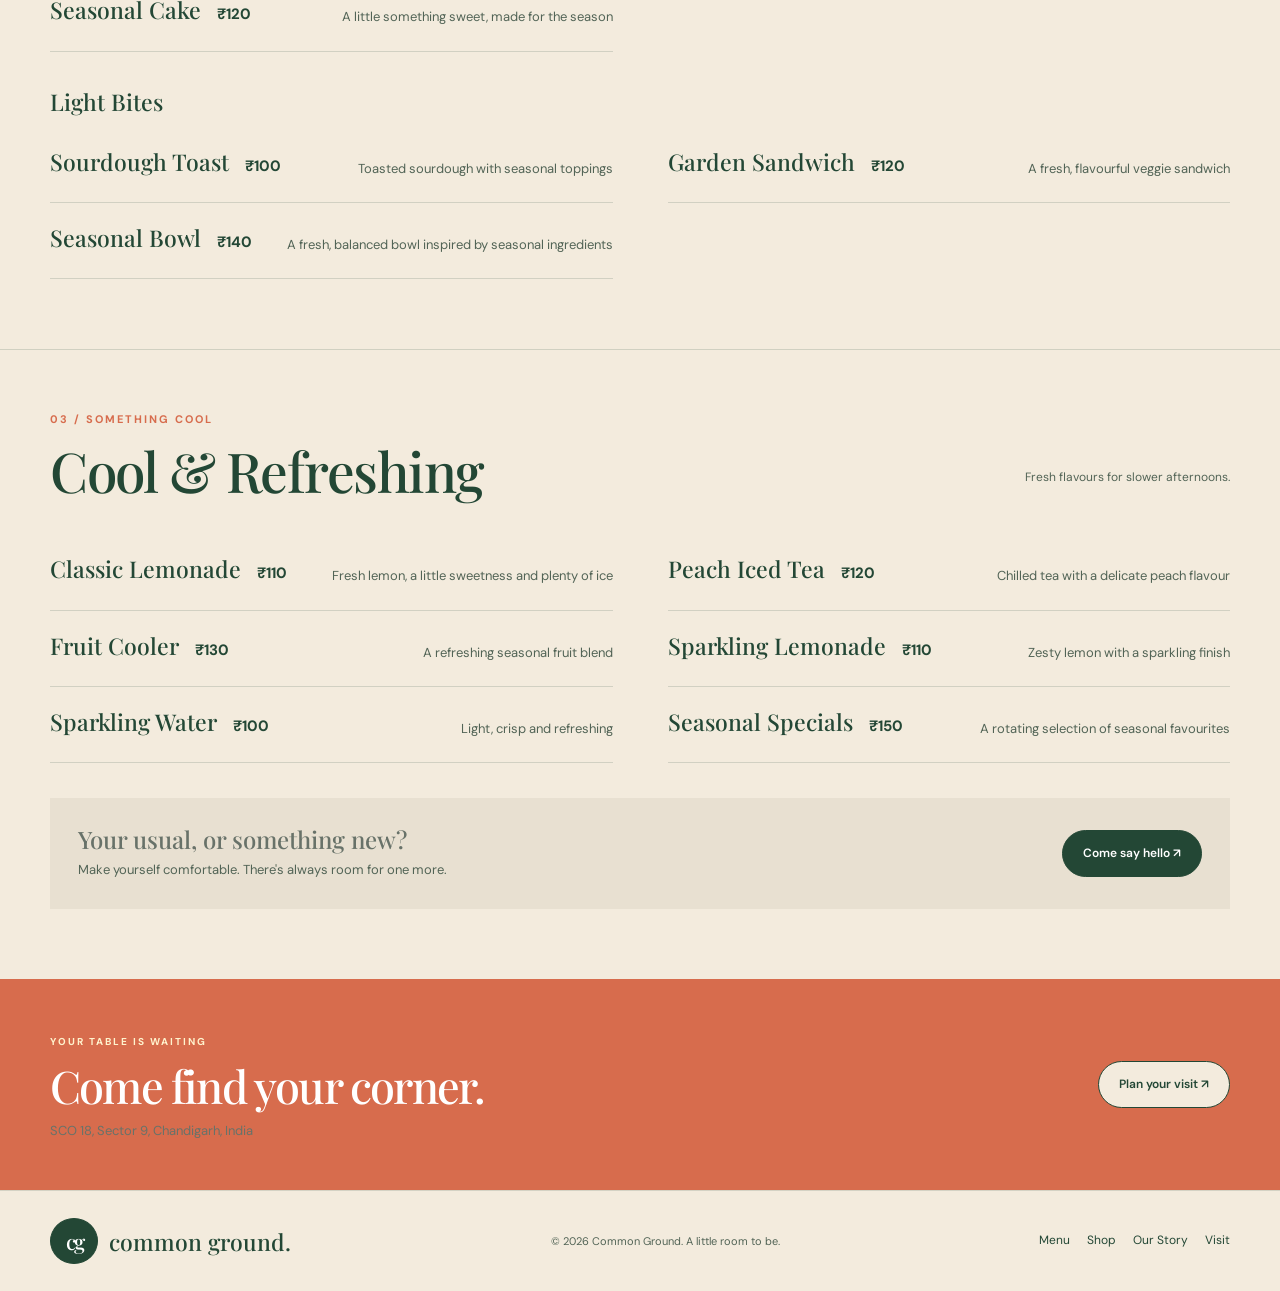
==== commit 8e2f6b19: "Update menu.html" ====
--- a/menu.html
+++ b/menu.html
@@ -4,72 +4,329 @@
 <head>
   <meta charset="UTF-8">
   <meta name="viewport" content="width=device-width, initial-scale=1.0">
-  <title>Menu | Common Ground</title>
-  <link href="https://fonts.googleapis.com/css2?family=DM+Sans:wght@400;500;600;700&family=Playfair+Display:wght@400;500;600&display=swap" rel="stylesheet">
+  <meta name="theme-color" content="#F3EBDD">
+  <meta name="description" content="Explore the Common Ground cafe menu: coffee, freshly baked treats, light bites and refreshing drinks.">
+  <title>Our Menu | Common Ground</title>
+  <link rel="preconnect" href="https://fonts.googleapis.com">
+  <link rel="preconnect" href="https://fonts.gstatic.com" crossorigin>
+  <link href="https://fonts.googleapis.com/css2?family=DM+Sans:wght@400;500;600;700&family=Playfair+Display:wght@400;500;600;700&display=swap" rel="stylesheet">
   <link rel="stylesheet" href="style.css">
+  <style>
+    :root {
+      --cream:#F3EBDD;
+      --green:#47785B;
+      --dark:#234735;
+      --orange:#D76C4D;
+      --yellow:#E9C46A;
+    }
+    * { box-sizing:border-box; }
+    html { scroll-behavior:smooth; }
+    body {
+      margin:0;
+      background:var(--cream);
+      color:var(--dark);
+      font-family:"DM Sans",sans-serif;
+    }
+    a { color:inherit;text-decoration:none; }
+    .container { width:min(1180px,calc(100% - 48px));margin:auto; }
+    .header { border-bottom:1px solid rgba(35,71,53,.15); }
+    .nav {
+      min-height:84px;display:flex;align-items:center;
+      justify-content:space-between;gap:24px;
+    }
+    .logo { display:flex;align-items:center;gap:11px; }
+    .logo-mark {
+      width:46px;height:46px;border:1.5px solid var(--dark);
+      border-radius:50%;display:flex;align-items:center;
+      justify-content:center;flex-shrink:0;
+      font:500 21px/1 "Playfair Display",serif;
+      letter-spacing:-1.5px;padding:0 0 0 1px;
+    }
+    .logo-name { font:500 23px "Playfair Display",serif;white-space:nowrap; }
+    .links { display:flex;align-items:center;gap:23px;flex-wrap:wrap;font-size:13px; }
+    .links a:hover { color:var(--orange); }
+    .nav-cta { border:1px solid var(--dark);padding:10px 15px;border-radius:25px; }
+    .intro { text-align:center;padding:75px 0 48px; }
+    .eyebrow {
+      color:var(--green);font-size:10px;font-weight:700;
+      letter-spacing:2px;text-transform:uppercase;
+    }
+    h1,h2,h3 { font-family:"Playfair Display",serif;font-weight:500; }
+    .intro h1 {
+      font-size:clamp(55px,8vw,92px);letter-spacing:-3px;
+      line-height:1;margin:18px 0;
+    }
+    .intro h1 em { color:var(--green);font-weight:400; }
+    .intro p { max-width:510px;margin:0 auto;color:#526456;font-size:14px;line-height:1.9; }
+    .menu-nav {
+      display:flex;justify-content:center;gap:12px;flex-wrap:wrap;
+      padding:0 0 45px;
+    }
+    .menu-nav a {
+      border:1px solid rgba(35,71,53,.4);border-radius:30px;
+      padding:11px 18px;font-size:12px;
+    }
+    .menu-nav a:hover { background:var(--dark);color:white; }
+    .menu-section { padding:55px 0 70px;border-top:1px solid rgba(35,71,53,.17); }
+    .section-top {
+      display:flex;justify-content:space-between;align-items:end;
+      gap:20px;margin-bottom:34px;
+    }
+    .section-number { font-size:11px;letter-spacing:2px;color:var(--orange);font-weight:700; }
+    .section-top h2 { font-size:clamp(36px,5vw,55px);margin:8px 0 0;letter-spacing:-1.5px; }
+    .section-top p { color:#526456;font-size:12px; }
+    .subheading {
+      margin:34px 0 10px;font:500 23px "Playfair Display",serif;
+    }
+    .menu-grid { display:grid;grid-template-columns:repeat(2,minmax(0,1fr));column-gap:55px; }
+    .menu-item { padding:22px 0;border-bottom:1px solid rgba(35,71,53,.16); }
+    .item-head { display:flex;justify-content:space-between;align-items:baseline;gap:16px; }
+    .item-head h3 { margin:0;font-size:23px; }
+    .price { flex-shrink:0;font-size:15px;font-weight:700; }
+    .menu-item p { margin:8px 0 0;color:#526456;font-size:13px;line-height:1.8; }
+    .item-note { margin-top:7px;font-size:11px;color:var(--green); }
+    .menu-note {
+      background:#E8E0D1;padding:28px;margin-top:35px;
+      display:flex;justify-content:space-between;align-items:center;gap:20px;
+    }
+    .menu-note h3 { font-size:24px;margin:0 0 6px; }
+    .menu-note p { margin:0;color:#526456;font-size:13px;line-height:1.7; }
+    .button {
+      display:inline-block;padding:13px 20px;border-radius:30px;
+      background:var(--dark);color:white;font-size:12px;font-weight:600;
+      white-space:nowrap;
+    }
+    .visit-strip { background:var(--orange);color:white;padding:48px 0; }
+    .visit-inner { display:flex;justify-content:space-between;align-items:center;gap:24px; }
+    .visit-inner h2 { margin:8px 0;font-size:clamp(32px,4vw,45px); }
+    .visit-inner p { font-size:13px;line-height:1.8;margin:0; }
+    .visit-inner .button { background:var(--cream);color:var(--dark); }
+    footer { border-top:1px solid rgba(35,71,53,.15);padding:27px 0; }
+    .footer-inner { display:flex;justify-content:space-between;align-items:center;gap:20px;flex-wrap:wrap; }
+    .footer-copy { color:#526456;font-size:11px; }
+    .footer-links { display:flex;gap:17px;flex-wrap:wrap;font-size:12px; }
+    @media(max-width:760px) {
+      .nav { padding:17px 0;align-items:flex-start;flex-direction:column;gap:14px; }
+      .links { gap:13px 17px; }
+      .menu-grid { column-gap:25px; }
+      .section-top { align-items:flex-start;flex-direction:column; }
+    }
+    @media(max-width:540px) {
+      .container { width:calc(100% - 32px); }
+      .logo-name { font-size:21px; }
+      .intro { padding:55px 0 35px; }
+      .intro h1 { letter-spacing:-2px; }
+      .menu-grid { grid-template-columns:1fr; }
+      .menu-section { padding:42px 0 50px; }
+      .menu-note,.visit-inner { align-items:flex-start;flex-direction:column; }
+      .item-head h3 { font-size:21px; }
+    }
+  </style>
 </head>
 <body>
-<header class="site-header">
-  <div class="header-inner">
-    <a class="logo" href="index.html"><span class="logo-mark">cg</span><span class="logo-text">common<br>ground.</span></a>
-    <button class="menu-toggle" aria-label="Open navigation" aria-expanded="false">☰</button>
-    <nav class="nav-links">
-      <a href="index.html">Home</a><a class="active" href="menu.html">Menu</a><a href="shop.html">Shop</a><a href="story.html">Our Story</a><a href="visit.html">Visit</a><a href="customise.html">Customise</a>
+  <header class="header">
+    <div class="container nav">
+      <a class="logo" href="index.html" aria-label="Common Ground home">
+        <span class="logo-mark">cg</span>
+        <span class="logo-name">common ground.</span>
+      </a>
+      <nav class="links" aria-label="Main navigation">
+        <a href="index.html">Home</a>
+        <a href="menu.html">Menu</a>
+        <a href="shop.html">Shop</a>
+        <a href="story.html">Our Story</a>
+        <a href="visit.html">Visit</a>
+        <a class="nav-cta" href="customise.html">Customise ↗</a>
+      </nav>
+    </div>
+  </header>
+
+  <main>
+    <section class="intro">
+      <div class="container">
+        <span class="eyebrow">Made fresh, made with care</span>
+        <h1>Good things.<br><em>Good days.</em></h1>
+        <p>
+          Your coffee ritual, a bite between plans, or something refreshing
+          for a slow afternoon. Find your favourite at Common Ground.
+        </p>
+      </div>
+    </section>
+
+    <nav class="container menu-nav" aria-label="Menu categories">
+      <a href="#coffee">01 &nbsp; Coffee & Espresso</a>
+      <a href="#food">02 &nbsp; Something to Eat</a>
+      <a href="#refreshments">03 &nbsp; Cool & Refreshing</a>
     </nav>
-  </div>
-</header>
-
-<main>
-  <section class="page-hero">
-    <p class="eyebrow">MADE WITH CARE, SERVED WITH A LITTLE JOY</p>
-    <h1>Something good<br>for every mood.</h1>
-    <p>Familiar favourites, fresh bakes and refreshing little pick-me-ups.</p>
-  </section>
-
-  <section class="menu-page section">
-    <div class="menu-category">
-      <div class="menu-category-heading"><span class="menu-number">01</span><h2>Coffee & Espresso</h2></div>
-      <p class="menu-subheading">Hot Coffee</p>
-      <div class="menu-item"><div><h3>Espresso</h3><p>Rich, bold and freshly pulled</p></div><strong>₹120</strong></div>
-      <div class="menu-item"><div><h3>Americano</h3><p>Espresso softened with hot water</p></div><strong>₹150</strong></div>
-      <div class="menu-item"><div><h3>Cappuccino</h3><p>Espresso, steamed milk and silky foam</p></div><strong>₹170</strong></div>
-      <div class="menu-item"><div><h3>Café Latte</h3><p>Smooth espresso with steamed milk</p></div><strong>₹180</strong></div>
-      <p class="menu-subheading">Cold Coffee</p>
-      <div class="menu-item"><div><h3>Cold Brew</h3><p>Slow-steeped coffee, smooth and refreshing</p></div><strong>₹190</strong></div>
-      <div class="menu-item"><div><h3>Iced Latte</h3><p>Espresso and chilled milk over ice</p></div><strong>₹190</strong></div>
+
+    <section class="menu-section" id="coffee">
+      <div class="container">
+        <div class="section-top">
+          <div>
+            <span class="section-number">01 / FRESHLY BREWED</span>
+            <h2>Coffee & Espresso</h2>
+          </div>
+          <p>Good coffee, at your own pace.</p>
+        </div>
+
+        <h3 class="subheading">Hot Coffee</h3>
+        <div class="menu-grid">
+          <article class="menu-item">
+            <div class="item-head"><h3>Espresso</h3><span class="price">₹120</span></div>
+            <p>Rich, bold and freshly pulled</p>
+          </article>
+          <article class="menu-item">
+            <div class="item-head"><h3>Americano</h3><span class="price">₹140</span></div>
+            <p>Espresso softened with hot water</p>
+          </article>
+          <article class="menu-item">
+            <div class="item-head"><h3>Cappuccino</h3><span class="price">₹160</span></div>
+            <p>Espresso, steamed milk and silky foam</p>
+          </article>
+          <article class="menu-item">
+            <div class="item-head"><h3>Café Latte</h3><span class="price">₹160</span></div>
+            <p>Smooth espresso with steamed milk</p>
+          </article>
+          <article class="menu-item">
+            <div class="item-head"><h3>Filter Coffee</h3><span class="price">₹130</span></div>
+            <p>Traditional, aromatic coffee brewed for a comforting finish</p>
+          </article>
+        </div>
+
+        <h3 class="subheading">Cold Coffee</h3>
+        <div class="menu-grid">
+          <article class="menu-item">
+            <div class="item-head"><h3>Cold Brew</h3><span class="price">₹150</span></div>
+            <p>Slow-steeped coffee, smooth and refreshing</p>
+          </article>
+          <article class="menu-item">
+            <div class="item-head"><h3>Iced Latte</h3><span class="price">₹160</span></div>
+            <p>Espresso and chilled milk over ice</p>
+          </article>
+        </div>
+      </div>
+    </section>
+
+    <section class="menu-section" id="food">
+      <div class="container">
+        <div class="section-top">
+          <div>
+            <span class="section-number">02 / FRESHLY PREPARED</span>
+            <h2>Something to Eat</h2>
+          </div>
+          <p>A little bite, a longer lunch.</p>
+        </div>
+
+        <h3 class="subheading">Freshly Baked</h3>
+        <div class="menu-grid">
+          <article class="menu-item">
+            <div class="item-head"><h3>Croissant</h3><span class="price">₹130</span></div>
+            <p>Flaky, buttery and freshly baked</p>
+            <div class="item-note">Butter · Chocolate (+₹30)</div>
+          </article>
+          <article class="menu-item">
+            <div class="item-head"><h3>Muffin</h3><span class="price">₹120</span></div>
+            <p>Soft, fluffy and freshly baked</p>
+            <div class="item-note">Vanilla · Chocolate</div>
+          </article>
+          <article class="menu-item">
+            <div class="item-head"><h3>Seasonal Cake</h3><span class="price">₹120</span></div>
+            <p>A little something sweet, made for the season</p>
+          </article>
+        </div>
+
+        <h3 class="subheading">Light Bites</h3>
+        <div class="menu-grid">
+          <article class="menu-item">
+            <div class="item-head"><h3>Sourdough Toast</h3><span class="price">₹100</span></div>
+            <p>Toasted sourdough with seasonal toppings</p>
+          </article>
+          <article class="menu-item">
+            <div class="item-head"><h3>Garden Sandwich</h3><span class="price">₹120</span></div>
+            <p>A fresh, flavourful veggie sandwich</p>
+          </article>
+          <article class="menu-item">
+            <div class="item-head"><h3>Seasonal Bowl</h3><span class="price">₹140</span></div>
+            <p>A fresh, balanced bowl inspired by seasonal ingredients</p>
+          </article>
+        </div>
+      </div>
+    </section>
+
+    <section class="menu-section" id="refreshments">
+      <div class="container">
+        <div class="section-top">
+          <div>
+            <span class="section-number">03 / SOMETHING COOL</span>
+            <h2>Cool & Refreshing</h2>
+          </div>
+          <p>Fresh flavours for slower afternoons.</p>
+        </div>
+
+        <div class="menu-grid">
+          <article class="menu-item">
+            <div class="item-head"><h3>Classic Lemonade</h3><span class="price">₹110</span></div>
+            <p>Fresh lemon, a little sweetness and plenty of ice</p>
+          </article>
+          <article class="menu-item">
+            <div class="item-head"><h3>Peach Iced Tea</h3><span class="price">₹120</span></div>
+            <p>Chilled tea with a delicate peach flavour</p>
+          </article>
+          <article class="menu-item">
+            <div class="item-head"><h3>Fruit Cooler</h3><span class="price">₹130</span></div>
+            <p>A refreshing seasonal fruit blend</p>
+          </article>
+          <article class="menu-item">
+            <div class="item-head"><h3>Sparkling Lemonade</h3><span class="price">₹110</span></div>
+            <p>Zesty lemon with a sparkling finish</p>
+          </article>
+          <article class="menu-item">
+            <div class="item-head"><h3>Sparkling Water</h3><span class="price">₹100</span></div>
+            <p>Light, crisp and refreshing</p>
+          </article>
+          <article class="menu-item">
+            <div class="item-head"><h3>Seasonal Specials</h3><span class="price">₹150</span></div>
+            <p>A rotating selection of seasonal favourites</p>
+          </article>
+        </div>
+
+        <div class="menu-note">
+          <div>
+            <h3>Your usual, or something new?</h3>
+            <p>Make yourself comfortable. There's always room for one more.</p>
+          </div>
+          <a class="button" href="visit.html">Come say hello ↗</a>
+        </div>
+      </div>
+    </section>
+
+    <section class="visit-strip">
+      <div class="container visit-inner">
+        <div>
+          <span class="eyebrow" style="color:#fff3ce;">Your table is waiting</span>
+          <h2>Come find your corner.</h2>
+          <p>SCO 18, Sector 9, Chandigarh, India</p>
+        </div>
+        <a class="button" href="visit.html">Plan your visit ↗</a>
+      </div>
+    </section>
+  </main>
+
+  <footer>
+    <div class="container footer-inner">
+      <a class="logo" href="index.html">
+        <span class="logo-mark">cg</span>
+        <span class="logo-name">common ground.</span>
+      </a>
+      <span class="footer-copy">© <span id="year"></span> Common Ground. A little room to be.</span>
+      <nav class="footer-links" aria-label="Footer navigation">
+        <a href="menu.html">Menu</a><a href="shop.html">Shop</a>
+        <a href="story.html">Our Story</a><a href="visit.html">Visit</a>
+      </nav>
     </div>
-
-    <div class="menu-category">
-      <div class="menu-category-heading"><span class="menu-number">02</span><h2>Something to Eat</h2></div>
-      <p class="menu-subheading">Freshly Baked</p>
-      <div class="menu-item"><div><h3>Croissant</h3><p>Flaky, buttery and freshly baked</p><p class="menu-options">Butter · Chocolate (+₹30)</p></div><strong>₹150</strong></div>
-      <div class="menu-item"><div><h3>Muffin</h3><p>Soft, fluffy and freshly baked</p><p class="menu-options">Vanilla · Chocolate</p></div><strong>₹120</strong></div>
-      <p class="menu-subheading">Light Bites</p>
-      <div class="menu-item"><div><h3>Sourdough Toast</h3><p>Toasted sourdough with seasonal toppings</p></div><strong>₹180</strong></div>
-      <div class="menu-item"><div><h3>Garden Sandwich</h3><p>A fresh, flavourful veggie sandwich</p></div><strong>₹220</strong></div>
-      <div class="menu-item"><div><h3>Seasonal Cake</h3><p>A little something sweet, made for the season</p></div><strong>₹170</strong></div>
-    </div>
-
-    <div class="menu-category">
-      <div class="menu-category-heading"><span class="menu-number">03</span><h2>Cool & Refreshing</h2></div>
-      <div class="menu-item"><div><h3>Classic Lemonade</h3><p>Fresh lemon, a little sweetness and plenty of ice</p></div><strong>₹140</strong></div>
-      <div class="menu-item"><div><h3>Peach Iced Tea</h3><p>Chilled tea with a delicate peach flavour</p></div><strong>₹160</strong></div>
-      <div class="menu-item"><div><h3>Fruit Cooler</h3><p>A refreshing seasonal fruit blend</p></div><strong>₹170</strong></div>
-      <div class="menu-item"><div><h3>Sparkling Lemonade</h3><p>Zesty lemon with a sparkling finish</p></div><strong>₹170</strong></div>
-    </div>
-    <p class="menu-note">A little note: menu availability and prices may change with the season.</p>
-  </section>
-
-  <section class="visit-strip">
-    <div><p class="eyebrow">SAVE A LITTLE TIME FOR YOURSELF</p><h2>We'll leave a seat for you.</h2><p>SCO 18, Sector 9, Chandigarh</p></div>
-    <a class="button" href="visit.html">Find us ↗</a>
-  </section>
-</main>
-
-<footer class="site-footer">
-  <a class="logo footer-logo" href="index.html"><span class="logo-mark">cg</span><span class="logo-text">common<br>ground.</span></a>
-  <p>Good coffee. Thoughtful objects. A kinder pace.</p><p>© <span class="year"></span> Common Ground.</p>
-</footer>
-<script src="script.js"></script>
+  </footer>
+  <script>
+    document.getElementById("year").textContent = new Date().getFullYear();
+  </script>
 </body>
 </html>
--- a/style.css
+++ b/style.css
@@ -1,1608 +1,370 @@
 
-/* =========================================
-   COMMON GROUND — COMPLETE WEBSITE STYLES
-   ========================================= */
+@import url('https://fonts.googleapis.com/css2?family=DM+Sans:wght@400;500;600;700&family=Playfair+Display:wght@400;500;600&display=swap');
 
 :root {
   --cream: #f3ebdd;
-  --cream-deep: #e9ddc8;
+  --paper: #fbf8f1;
   --green: #47785b;
-  --green-dark: #234735;
+  --deep-green: #234735;
   --terracotta: #d76c4d;
-  --mustard: #e9c46a;
+  --yellow: #e9c46a;
   --blue: #355c7d;
-  --ink: #292c25;
-  --muted: #716d63;
-  --line: #d9cdbb;
-  --serif: "Playfair Display", Georgia, serif;
-  --sans: "DM Sans", Arial, sans-serif;
-  --page-pad: clamp(24px, 6.5vw, 100px);
-}
-
-* {
-  box-sizing: border-box;
-}
-
-html {
-  scroll-behavior: smooth;
-  scroll-padding-top: 100px;
-}
-
+  --ink: #253d32;
+  --muted: #687269;
+  --line: rgba(35, 71, 53, .2);
+}
+
+* { box-sizing: border-box; }
+html { scroll-behavior: smooth; }
 body {
   margin: 0;
-  background: var(--cream);
+  background: var(--paper);
   color: var(--ink);
-  font-family: var(--sans);
-  font-size: 15px;
+  font-family: 'DM Sans', sans-serif;
   line-height: 1.65;
-  -webkit-font-smoothing: antialiased;
-}
-
-img {
-  display: block;
-  max-width: 100%;
-}
-
-a {
-  color: inherit;
-}
-
-button,
-input {
-  font: inherit;
-}
-
-button,
-a {
-  -webkit-tap-highlight-color: transparent;
-}
-
-::selection {
-  background: var(--mustard);
-  color: var(--green-dark);
-}
-
-.visually-hidden {
-  position: absolute;
-  width: 1px;
-  height: 1px;
-  padding: 0;
-  margin: -1px;
-  overflow: hidden;
-  clip: rect(0, 0, 0, 0);
-  white-space: nowrap;
-  border: 0;
-}
-
-/* HEADER */
+}
+a { color: inherit; }
+img { max-width: 100%; }
+h1, h2, h3, h4 {
+  font-family: 'Playfair Display', Georgia, serif;
+  font-weight: 400;
+  line-height: 1.1;
+}
+h1 { font-size: clamp(3.7rem, 8vw, 7rem); letter-spacing: -.055em; margin: 14px 0 22px; }
+h2 { font-size: clamp(2.3rem, 4.5vw, 4rem); letter-spacing: -.04em; margin: 12px 0 20px; }
+h3 { font-size: 1.6rem; margin: 10px 0; }
+p { margin-top: 0; }
+button, input { font: inherit; }
+button, a { -webkit-tap-highlight-color: transparent; }
 
 .site-header {
-  min-height: 94px;
-  padding: 20px var(--page-pad);
+  position: relative;
+  z-index: 10;
+  background: var(--paper);
+  border-bottom: 1px solid rgba(35,71,53,.08);
+}
+.header-inner {
+  width: min(1320px, 92%);
+  min-height: 86px;
+  margin: 0 auto;
   display: flex;
   align-items: center;
   justify-content: space-between;
-  gap: clamp(32px, 7vw, 120px);
-  border-bottom: 1px solid rgba(41, 44, 37, 0.12);
-  background: var(--cream);
-  position: relative;
-  z-index: 20;
-}
-
+  gap: 30px;
+}
 .logo {
   display: inline-flex;
   align-items: center;
-  gap: 12px;
+  gap: 11px;
   flex-shrink: 0;
   text-decoration: none;
 }
-
-.logo-symbol {
+.logo-mark {
+  width: 48px;
+  height: 48px;
+  min-width: 48px;
+  border-radius: 50%;
+  background: var(--deep-green);
+  color: white;
   display: inline-flex;
   align-items: center;
   justify-content: center;
-  width: 40px;
-  height: 40px;
-  border-radius: 50%;
-  background: var(--green-dark);
-  color: var(--cream);
-  font-family: var(--serif);
+  text-align: center;
+  font-family: 'Playfair Display', Georgia, serif;
   font-size: 24px;
-  font-weight: 500;
-  letter-spacing: -3px;
-  padding-right: 3px;
   line-height: 1;
-}
-
-.logo-symbol > span {
-  color: var(--mustard);
-}
-
-.logo-name {
-  font-size: 20px;
-  font-weight: 600;
-  letter-spacing: -0.8px;
-  white-space: nowrap;
-}
-
-.logo-period {
-  color: var(--terracotta);
-}
-
-.main-nav {
-  display: flex;
-  align-items: center;
-  justify-content: flex-end;
-  gap: clamp(20px, 2.8vw, 42px);
-}
-
-.main-nav > a {
-  font-size: 14px;
+  padding: 0;
+  margin: 0;
+  flex-shrink: 0;
+}
+.logo-text {
+  display: block;
+  font-family: 'Playfair Display', Georgia, serif;
+  font-size: 23px;
+  line-height: .88;
+  letter-spacing: -.05em;
+  margin: 0;
+}
+.nav-links { display: flex; align-items: center; gap: clamp(15px, 2.6vw, 35px); }
+.nav-links a {
+  font-size: 13px;
   text-decoration: none;
   white-space: nowrap;
-  transition: color 180ms ease;
-}
-
-.main-nav > a:hover,
-.text-link:hover,
-.footer-top-link:hover {
-  color: var(--terracotta);
-}
-
-.main-nav .nav-cta {
-  display: inline-flex;
-  align-items: center;
-  gap: 10px;
-  padding: 12px 16px;
-  border: 1px solid var(--green-dark);
-}
-
-.nav-cta span,
-.button span {
-  transition: transform 180ms ease;
-}
-
-.nav-cta:hover span,
-.button:hover span {
-  transform: translate(3px, -3px);
-}
-
+  border-bottom: 1px solid transparent;
+  padding: 10px 0;
+}
+.nav-links a:hover, .nav-links a.active { border-color: var(--green); }
 .menu-toggle {
   display: none;
-  width: 44px;
-  height: 44px;
-  padding: 12px 9px;
   border: 1px solid var(--line);
   background: transparent;
+  color: var(--deep-green);
+  border-radius: 50%;
+  width: 42px;
+  height: 42px;
   cursor: pointer;
-}
-
-.menu-toggle span {
-  display: block;
-  width: 24px;
-  height: 1px;
-  margin: 5px 0;
-  background: var(--green-dark);
-}
-
-/* GENERAL TYPOGRAPHY */
-
+  font-size: 20px;
+}
 .eyebrow {
-  margin: 0 0 22px;
-  color: var(--green-dark);
+  text-transform: uppercase;
   font-size: 10px;
+  letter-spacing: .22em;
   font-weight: 700;
-  letter-spacing: 1.9px;
-  line-height: 1.6;
-}
-
-h1,
-h2,
-h3,
-h4,
-p {
-  overflow-wrap: break-word;
-}
-
-h1,
-h2 {
-  font-family: var(--serif);
-  font-weight: 400;
-  letter-spacing: -2.7px;
-}
-
-h1 em,
-h2 em {
   color: var(--green);
-  font-weight: 400;
-}
-
-h1 {
-  margin: 0;
-  font-size: clamp(66px, 7.5vw, 112px);
-  line-height: 0.98;
-}
-
-h2 {
-  margin: 0;
-  font-size: clamp(42px, 5.1vw, 70px);
-  line-height: 1.08;
-}
-
-.section {
-  padding: 112px var(--page-pad);
-}
-
-.section-heading {
+  margin-bottom: 13px;
+}
+.button {
+  display: inline-flex;
+  align-items: center;
+  justify-content: center;
+  gap: 20px;
+  background: var(--deep-green);
+  color: white;
+  border: 1px solid var(--deep-green);
+  border-radius: 50px;
+  padding: 13px 22px;
+  font-size: 13px;
+  text-decoration: none;
+  transition: transform .2s, background .2s;
+}
+.button:hover { transform: translateY(-2px); background: var(--green); }
+.button-light { background: var(--paper); color: var(--deep-green); border-color: var(--paper); }
+.text-link { font-size: 13px; text-decoration: none; border-bottom: 1px solid var(--green); padding-bottom: 5px; }
+.section { width: min(1200px, 88%); margin: 0 auto; padding: 90px 0; }
+.section-intro { max-width: 700px; margin: 0 auto; text-align: center; }
+.section-intro > p:last-child, .section-description { max-width: 580px; color: var(--muted); }
+.section-intro > p:last-child { margin: 0 auto; }
+.section-heading { display: flex; align-items: end; justify-content: space-between; gap: 25px; margin-bottom: 35px; }
+.section-heading h2 { margin-bottom: 0; }
+.section-description { margin-bottom: 36px; }
+
+.home-hero {
+  display: grid;
+  grid-template-columns: 1fr 1fr;
+  min-height: 510px;
+  background: var(--cream);
+}
+.hero-copy { align-self: center; padding: 65px max(6vw, 30px) 65px max(6vw, calc((100vw - 1200px)/2)); }
+.hero-copy > p:not(.eyebrow) { max-width: 440px; color: var(--muted); margin-bottom: 28px; }
+.hero-image {
+  min-height: 510px;
+  background: #c7b99f url('assets/cafe-interior.jpg') center/cover no-repeat;
+}
+.ticker {
+  background: var(--deep-green);
+  color: var(--paper);
+  text-align: center;
+  padding: 14px 12px;
+  font-size: 11px;
+  letter-spacing: .16em;
+}
+.ticker span { color: var(--yellow); margin: 0 15px; }
+.menu-preview { padding-top: 85px; }
+.preview-grid { display: grid; grid-template-columns: repeat(3, 1fr); gap: 25px; }
+.preview-card > p:not(.eyebrow) { color: var(--muted); font-size: 14px; }
+.colour-panel { height: 235px; display: grid; place-items: center; margin-bottom: 24px; }
+.colour-panel span { font-size: 80px; }
+.panel-coffee { background: #e0d2b8; color: var(--deep-green); }
+.panel-bake { background: #edcfb8; color: #9b543b; }
+.panel-cool { background: #dce4d8; color: var(--green); }
+
+.story-banner {
+  background: var(--deep-green);
+  color: var(--paper);
+  padding: 70px max(6vw, calc((100vw - 1200px)/2));
   display: flex;
-  align-items: flex-end;
+  align-items: center;
   justify-content: space-between;
-  gap: 60px;
-  margin-bottom: 55px;
-}
-
-.heading-description {
-  max-width: 390px;
-  margin: 0 0 8px;
-  color: var(--muted);
-  line-height: 1.9;
-}
-
-.section-footnote {
-  color: var(--muted);
-  font-size: 11px;
-  line-height: 1.7;
-}
-
-/* BUTTONS */
-
-.button {
-  min-height: 49px;
-  display: inline-flex;
-  align-items: center;
-  justify-content: center;
-  gap: 22px;
-  padding: 13px 19px;
-  border: 1px solid transparent;
-  text-decoration: none;
-  font-size: 13px;
-  font-weight: 600;
-  transition: background 180ms ease, color 180ms ease;
-}
-
-.button span {
-  display: inline-block;
-}
-
-.button-dark {
-  background: var(--green-dark);
-  color: var(--cream);
-}
-
-.button-dark:hover {
-  background: var(--green);
-}
-
-.button-light {
-  border-color: var(--cream);
-  color: var(--cream);
-}
-
-.button-light:hover {
-  background: var(--cream);
-  color: var(--green-dark);
-}
-
-.text-link {
-  display: inline-flex;
-  align-items: center;
-  gap: 8px;
-  text-decoration: none;
-  font-size: 13px;
-}
-
-/* HERO */
-
-.hero {
-  position: relative;
-  display: grid;
-  grid-template-columns: minmax(300px, 0.78fr) minmax(0, 1.5fr);
-  align-items: center;
-  gap: clamp(35px, 5vw, 80px);
-  padding: 64px var(--page-pad) 84px;
-}
-
-.hero-copy {
-  padding: 25px 0;
-}
-
-.hero-copy .eyebrow {
-  margin-bottom: 28px;
-}
-
-.hero h1 em {
-  white-space: nowrap;
-}
-
-.hero-description {
-  max-width: 330px;
-  margin: 28px 0;
-  color: var(--muted);
-  font-size: 15px;
-  line-height: 1.9;
-}
-
-.hero-actions {
+  gap: 30px;
+}
+.story-banner .eyebrow { color: var(--yellow); }
+.story-banner p:not(.eyebrow) { max-width: 480px; color: #e2e6dd; }
+.story-decoration { font-size: clamp(100px, 20vw, 240px); color: var(--yellow); line-height: 1; }
+.simple-product-grid { display: grid; grid-template-columns: repeat(3, 1fr); gap: 20px; }
+.simple-product { display: block; padding: 30px; background: var(--cream); text-decoration: none; }
+.product-symbol { display: grid; place-items: center; height: 130px; font-size: 65px; color: var(--green); }
+.simple-product h3 { font-size: 22px; }
+.simple-product p { margin-bottom: 0; }
+
+.visit-strip {
+  background: #e4e6d9;
+  padding: 45px 6%;
   display: flex;
   align-items: center;
-  flex-wrap: wrap;
-  gap: 18px 24px;
-}
-
-.hero-note {
-  display: flex;
-  align-items: center;
-  gap: 9px;
-  margin: 44px 0 0;
-  color: var(--muted);
-  font-size: 11px;
-}
-
-.status-dot {
-  width: 7px;
-  height: 7px;
-  border-radius: 50%;
-  background: var(--terracotta);
-}
-
-.hero-visual {
-  position: relative;
-  min-width: 0;
-}
-
-.hero-visual img {
-  width: 100%;
-  height: clamp(450px, 48vw, 690px);
-  object-fit: cover;
-  object-position: center;
-}
-
-.hero-image-label {
-  position: absolute;
-  right: 0;
-  bottom: 0;
-  display: flex;
-  align-items: center;
   justify-content: space-between;
-  gap: 35px;
-  min-width: 235px;
-  padding: 16px 20px;
-  background: var(--cream);
-  font-size: 9px;
-  font-weight: 700;
-  letter-spacing: 1.3px;
-}
-
-.label-star {
-  color: var(--terracotta);
-  font-size: 22px;
-}
-
-.hero-index {
-  position: absolute;
-  left: var(--page-pad);
-  bottom: 28px;
-  color: var(--muted);
-  font-size: 9px;
-  letter-spacing: 1.5px;
-}
-
-/* VALUES STRIP */
-
-.ticker {
-  min-height: 76px;
-  padding: 18px var(--page-pad);
+  gap: 25px;
+}
+.visit-strip h2 { font-size: clamp(2rem, 4vw, 3rem); margin: 8px 0; }
+.visit-strip p:last-child { margin-bottom: 0; color: var(--muted); }
+
+.newsletter { text-align: center; max-width: 760px; }
+.newsletter > p:not(.eyebrow) { color: var(--muted); }
+.newsletter-form { display: flex; max-width: 500px; margin: 25px auto 0; border-bottom: 1px solid var(--deep-green); }
+.newsletter-form input { flex: 1; min-width: 0; padding: 14px 8px; border: 0; background: transparent; outline: none; }
+.newsletter-form button { border: 0; background: transparent; color: var(--deep-green); font-weight: 700; cursor: pointer; padding: 12px; }
+.form-message { margin-top: 12px; font-size: 13px; color: var(--green); }
+.site-footer {
+  border-top: 1px solid var(--line);
+  width: 88%;
+  max-width: 1320px;
+  margin: 0 auto;
+  padding: 30px 0;
   display: flex;
   align-items: center;
   justify-content: space-between;
   gap: 20px;
-  background: var(--green);
-  color: var(--cream);
-  font-size: 10px;
-  font-weight: 600;
-  letter-spacing: 2px;
-}
-
-.ticker-star {
-  color: var(--mustard);
-  font-size: 18px;
-}
-
-.ticker-end {
-  font-size: 9px;
-  letter-spacing: 1.3px;
-}
-
-/* MENU */
-
-.menu-section {
-  padding-top: 112px;
-  padding-bottom: 110px;
-}
-
-.menu-section .section-heading {
-  align-items: flex-end;
-}
-
-.menu-tabs {
-  display: flex;
-  flex-wrap: wrap;
-  gap: 12px 30px;
-  padding: 18px 0;
-  margin-bottom: 35px;
-  border-top: 1px solid var(--line);
-  border-bottom: 1px solid var(--line);
-}
-
-.menu-tabs a {
-  color: var(--green-dark);
-  font-size: 11px;
-  font-weight: 600;
-  text-decoration: none;
-}
-
-.menu-tabs a:hover {
-  color: var(--terracotta);
-}
-
-.full-menu {
-  display: grid;
-  grid-template-columns: repeat(3, minmax(0, 1fr));
-  align-items: start;
-  gap: 34px;
-}
-
-.menu-category {
-  min-width: 0;
-  scroll-margin-top: 110px;
-  border-top: 2px solid var(--green-dark);
-}
-
-.menu-category-heading {
-  min-height: 120px;
-  padding: 20px 0;
-  display: grid;
-  grid-template-columns: 30px 1fr auto;
-  align-items: center;
-  gap: 10px;
-  border-bottom: 1px solid var(--line);
-}
-
-.category-number {
-  align-self: start;
-  padding-top: 5px;
-  color: var(--green);
-  font-size: 10px;
-  letter-spacing: 1px;
-}
-
-.menu-category-heading h3 {
-  margin: 0 0 8px;
-  font-family: var(--serif);
-  font-size: clamp(20px, 2vw, 28px);
-  font-weight: 400;
-  line-height: 1.2;
-}
-
-.menu-category-heading p {
-  margin: 0;
-  color: var(--muted);
-  font-size: 9px;
-  letter-spacing: 1.4px;
-}
-
-.category-icon {
-  color: var(--terracotta);
-  font-size: 23px;
-}
-
-.menu-item {
-  display: flex;
-  align-items: flex-start;
-  justify-content: space-between;
-  gap: 12px;
-  padding: 19px 0;
-  border-bottom: 1px solid var(--line);
-}
-
-.menu-item h4 {
-  margin: 0 0 6px;
-  font-size: 14px;
-  font-weight: 600;
-}
-
-.menu-item p {
-  margin: 0;
-  color: var(--muted);
-  font-size: 11px;
-  line-height: 1.7;
-}
-
-.menu-item strong {
-  flex-shrink: 0;
-  color: var(--green-dark);
-  font-size: 13px;
-  font-weight: 600;
-}
-
-.menu-section > .section-footnote {
-  margin-top: 24px;
-}
-
-/* STORY */
-
-.story-section {
-  display: grid;
-  grid-template-columns: 1fr 1fr;
-  background: var(--green-dark);
-  color: var(--cream);
-}
-
-.story-art {
-  min-height: 600px;
-  padding: 32px;
-  display: flex;
-  flex-direction: column;
-  align-items: center;
-  justify-content: space-between;
-  background: var(--terracotta);
-  color: var(--green-dark);
-}
-
-.story-art-top,
-.story-art-bottom {
-  width: 100%;
-  display: flex;
-  justify-content: space-between;
-  gap: 15px;
-  font-size: 9px;
-  font-weight: 700;
-  letter-spacing: 1.4px;
-}
-
-.story-art-bottom {
-  margin: 0;
-}
-
-.story-emblem {
-  position: relative;
-  width: min(300px, 70%);
-  aspect-ratio: 1;
-  display: flex;
-  align-items: center;
-  justify-content: center;
-  flex-direction: column;
-  border: 1px solid rgba(35, 71, 53, 0.6);
-  border-radius: 50%;
-}
-
-.emblem-main {
-  font-family: var(--serif);
-  font-size: clamp(100px, 14vw, 175px);
-  line-height: 0.9;
-  letter-spacing: -12px;
-}
-
-.emblem-star {
-  position: absolute;
-  top: 18%;
-  right: 18%;
-  color: var(--mustard);
-  font-size: 34px;
-}
-
-.emblem-caption {
-  margin-top: 20px;
-  font-size: 9px;
-  font-weight: 700;
-  letter-spacing: 2px;
-}
-
-.story-copy {
-  padding: clamp(45px, 7vw, 105px);
-  align-self: center;
-}
-
-.story-copy .eyebrow {
-  color: var(--mustard);
-}
-
-.story-copy h2 {
-  font-size: clamp(36px, 4.4vw, 61px);
-}
-
-.story-copy h2 em {
-  color: var(--mustard);
-}
-
-.story-copy > p:not(.eyebrow) {
-  max-width: 440px;
-  margin: 24px 0;
-  color: rgba(243, 235, 221, 0.82);
-  font-size: 13px;
-  line-height: 2;
-}
-
-.story-copy .button {
-  margin-top: 15px;
-}
-
-/* SHOP */
-
-.shop-section {
-  padding-top: 115px;
-  padding-bottom: 105px;
-}
-
-.shop-grid {
-  display: grid;
-  grid-template-columns: repeat(4, minmax(0, 1fr));
-  gap: 20px;
-}
-
-.product-card {
-  min-width: 0;
-}
-
-.product-art {
-  position: relative;
-  min-height: 320px;
-  aspect-ratio: 0.82;
-  display: flex;
-  align-items: center;
-  justify-content: center;
-  overflow: hidden;
-}
-
-.mug-art {
-  background: #e8c99f;
-}
-
-.tote-art {
-  background: #e5b2a0;
-}
-
-.coffee-product-art {
-  background: #d9e1c7;
-}
-
-.plate-art {
-  background: #b7c8d2;
-}
-
-.product-sun {
-  position: absolute;
-  top: 17px;
-  right: 20px;
-  color: var(--terracotta);
-  font-size: 24px;
-}
-
-.product-number {
-  position: absolute;
-  bottom: 17px;
-  left: 18px;
-  font-size: 9px;
-  font-weight: 700;
-  letter-spacing: 1.2px;
-}
-
-.mug-object {
-  position: relative;
-  width: 52%;
-  aspect-ratio: 1.05;
-  display: flex;
-  align-items: center;
-  justify-content: center;
-  border-radius: 8px 8px 28px 28px;
+}
+.footer-logo .logo-mark { width: 40px; height: 40px; min-width: 40px; font-size: 20px; }
+.footer-logo .logo-text { font-size: 19px; }
+.site-footer > p { font-size: 11px; color: var(--muted); margin: 0; }
+
+.page-hero {
   background: var(--cream);
-  box-shadow: 12px 22px 35px rgba(41, 44, 37, 0.13);
-  transform: rotate(-5deg);
-}
-
-.mug-object::after {
-  content: "";
-  position: absolute;
-  top: 22%;
-  right: -27%;
-  width: 31%;
-  height: 44%;
-  border: 9px solid var(--cream);
-  border-left-width: 6px;
-  border-radius: 0 22px 22px 0;
-}
-
-.mug-object > span {
-  font-family: var(--serif);
-  font-size: clamp(14px, 1.5vw, 21px);
+  padding: 100px 8% 90px;
   text-align: center;
-  line-height: 1.1;
-}
-
-.tote-object {
-  width: 57%;
-  height: 58%;
-  padding-top: 26%;
-  display: flex;
-  justify-content: center;
-  border-radius: 4px 4px 10px 10px;
-  background: var(--green-dark);
-  color: var(--cream);
-  box-shadow: 12px 22px 35px rgba(41, 44, 37, 0.13);
-  transform: rotate(5deg);
-}
-
-.tote-object::before {
-  content: "";
-  position: absolute;
-  top: -19%;
-  left: 27%;
-  width: 42%;
-  height: 35%;
-  border: 7px solid var(--green-dark);
-  border-bottom: 0;
-  border-radius: 50% 50% 0 0;
-}
-
-.tote-object > span {
-  font-family: var(--serif);
-  font-size: clamp(17px, 1.7vw, 23px);
-  text-align: center;
-  line-height: 1.1;
-}
-
-.coffee-bag {
-  width: 53%;
-  height: 63%;
-  padding: 18px 10px;
-  display: flex;
-  align-items: center;
-  justify-content: center;
-  flex-direction: column;
-  background: #f0e5d0;
-  box-shadow: 12px 22px 35px rgba(41, 44, 37, 0.13);
-  transform: rotate(-4deg);
-  text-align: center;
-}
-
-.coffee-bag > span {
-  margin-bottom: 12px;
-  font-family: var(--serif);
-  font-size: 39px;
-  color: var(--green);
-}
-
-.coffee-bag strong {
-  font-size: 12px;
-  line-height: 1.4;
-  letter-spacing: 1px;
-}
-
-.coffee-bag small {
-  margin-top: 13px;
-  font-size: 7px;
-  letter-spacing: 0.7px;
-}
-
-.plate-object {
-  width: 76%;
-  aspect-ratio: 1;
-  display: flex;
-  align-items: center;
-  justify-content: center;
-  border: 12px solid #f5ead7;
-  border-radius: 50%;
-  background: #e9c46a;
-  box-shadow: 12px 22px 35px rgba(41, 44, 37, 0.13);
-  text-align: center;
-  transform: rotate(8deg);
-}
-
-.plate-object span {
-  font-family: var(--serif);
-  font-size: clamp(15px, 1.5vw, 21px);
-  line-height: 1.2;
-}
-
-.product-info {
-  display: flex;
-  align-items: flex-start;
-  justify-content: space-between;
-  gap: 12px;
-  padding-top: 20px;
-}
-
-.product-info h3 {
-  margin: 0 0 6px;
-  font-family: var(--serif);
-  font-size: 19px;
-  font-weight: 500;
-  line-height: 1.35;
-}
-
-.product-info p {
-  margin: 0;
-  color: var(--muted);
-  font-size: 11px;
-}
-
-.product-info > span {
-  flex-shrink: 0;
-  font-size: 12px;
-  font-weight: 600;
-}
-
-.shop-section > .section-footnote {
-  margin-top: 28px;
-}
-
-/* CUSTOMISE */
-
-.customise-section {
-  display: grid;
-  grid-template-columns: 1fr 1fr;
-  min-height: 570px;
-  background: var(--mustard);
-}
-
-.customise-copy {
-  align-self: center;
-  padding: clamp(45px, 7vw, 105px) var(--page-pad);
-}
-
-.customise-copy h2 {
-  font-size: clamp(43px, 5vw, 69px);
-}
-
-.customise-copy h2 em {
-  color: var(--terracotta);
-}
-
-.customise-copy > p:not(.eyebrow) {
-  max-width: 420px;
-  margin: 25px 0 30px;
-  color: #5d5545;
-  line-height: 1.9;
-}
-
-.customise-art {
-  position: relative;
-  min-height: 500px;
-  display: flex;
-  align-items: center;
-  justify-content: center;
-  overflow: hidden;
-  background: var(--blue);
-  color: var(--cream);
-}
-
-.customise-sun {
-  position: absolute;
-  top: 12%;
-  right: 15%;
-  color: var(--mustard);
-  font-size: 45px;
-}
-
-.customise-mug {
-  position: relative;
-  width: min(230px, 48%);
-  aspect-ratio: 0.9;
-  display: flex;
-  align-items: center;
-  justify-content: center;
-  border-radius: 15px 15px 42px 42px;
-  background: var(--cream);
-  box-shadow: 20px 30px 55px rgba(0, 0, 0, 0.2);
-  transform: rotate(-7deg);
-}
-
-.customise-mug::after {
-  content: "";
-  position: absolute;
-  top: 23%;
-  right: -28%;
-  width: 34%;
-  height: 43%;
-  border: 14px solid var(--cream);
-  border-left-width: 8px;
-  border-radius: 0 30px 30px 0;
-}
-
-.customise-mark {
-  color: var(--green-dark);
-  font-family: var(--serif);
-  font-size: 68px;
-  letter-spacing: -6px;
-}
-
-.customise-star {
-  position: absolute;
-  top: 20px;
-  right: 24px;
-  color: var(--terracotta);
-  font-size: 24px;
-}
-
-.customise-note {
-  position: absolute;
-  right: 9%;
-  bottom: 13%;
-  font-size: 10px;
-  font-weight: 700;
-  letter-spacing: 1.5px;
-  line-height: 1.8;
-}
-
-.customise-caption {
-  position: absolute;
-  bottom: 25px;
-  left: 25px;
-  font-size: 9px;
-  letter-spacing: 1.5px;
-}
-
-/* VISIT */
-
-.visit-section {
-  display: grid;
-  grid-template-columns: 1fr 0.9fr;
-  gap: clamp(50px, 10vw, 150px);
-  padding: 115px var(--page-pad);
-  background: var(--terracotta);
-}
-
-.visit-copy h2 {
-  font-size: clamp(44px, 5.3vw, 72px);
-}
-
-.visit-copy h2 em {
-  color: var(--cream);
-}
-
-.visit-copy > p:not(.eyebrow) {
-  max-width: 420px;
-  margin: 25px 0;
-  line-height: 1.9;
-}
-
-.visit-address {
-  display: flex;
-  align-items: flex-start;
-  gap: 15px;
-  margin: 30px 0;
-  padding-top: 22px;
-  border-top: 1px solid rgba(41, 44, 37, 0.2);
-}
-
-.address-mark {
-  font-size: 22px;
-}
-
-.visit-address strong {
-  font-size: 14px;
-}
-
-.visit-address p {
-  margin: 5px 0 0;
-  color: #553f35;
-  font-size: 12px;
-}
-
-.visit-copy .button-light {
-  border-color: var(--green-dark);
-  color: var(--green-dark);
-}
-
-.visit-copy .button-light:hover {
-  background: var(--green-dark);
-  color: var(--cream);
-}
-
-.visit-details {
-  align-self: center;
-}
-
-.visit-details article {
-  padding: 25px 0;
-  border-bottom: 1px solid rgba(41, 44, 37, 0.22);
-}
-
-.visit-details article:first-child {
-  border-top: 1px solid rgba(41, 44, 37, 0.22);
-}
-
-.visit-details article > span {
-  color: #573e32;
-  font-size: 9px;
-  font-weight: 700;
-  letter-spacing: 1.5px;
-}
-
-.visit-details h3 {
-  margin: 12px 0 7px;
-  font-family: var(--serif);
-  font-size: 29px;
-  font-weight: 400;
-}
-
-.visit-details p {
-  margin: 0;
-  color: #553f35;
-  font-size: 12px;
-  line-height: 1.8;
-}
-
-/* NEWSLETTER */
-
-.newsletter-section {
-  position: relative;
-  width: 100%;
-  min-height: 470px;
-  padding: 90px 24px;
-  display: flex;
-  align-items: center;
-  justify-content: center;
-  overflow: hidden;
-  background: var(--mustard);
-  text-align: center;
-}
-
-.newsletter-content {
-  position: relative;
-  z-index: 1;
-  width: min(100%, 570px);
-  margin: 0 auto;
-}
-
-.newsletter-section .eyebrow {
-  margin-bottom: 21px;
-}
-
-.newsletter-section h2 {
-  margin: 0;
-  font-family: var(--serif);
-  font-size: clamp(46px, 5.7vw, 74px);
-  font-weight: 400;
-  letter-spacing: -2px;
-  line-height: 1.07;
-}
-
-.newsletter-section h2 em {
-  color: var(--green);
-}
-
-.newsletter-description {
-  max-width: 420px;
-  margin: 22px auto 30px;
-  color: #5d5545;
-  font-size: 13px;
-  line-height: 1.9;
-}
-
-.newsletter-form {
-  width: min(100%, 490px);
-  display: flex;
-  gap: 9px;
-  margin: 0 auto;
-}
-
-.newsletter-form input {
-  flex: 1;
-  width: 100%;
-  min-width: 0;
-  height: 52px;
-  padding: 0 16px;
-  border: 1px solid var(--green-dark);
-  border-radius: 0;
-  outline-offset: 3px;
-  background: var(--cream);
-  color: var(--ink);
-  font-family: var(--sans);
-  font-size: 13px;
-}
-
-.newsletter-form input::placeholder {
-  color: #777165;
-}
-
-.newsletter-form button {
-  min-height: 52px;
-  padding: 0 18px;
-  display: inline-flex;
-  align-items: center;
-  justify-content: center;
-  gap: 12px;
-  border: 1px solid var(--green-dark);
-  border-radius: 0;
-  background: var(--green-dark);
-  color: var(--cream);
-  font-family: var(--sans);
-  font-size: 12px;
-  font-weight: 600;
-  white-space: nowrap;
-  cursor: pointer;
-  transition: background 180ms ease;
-}
-
-.newsletter-form button:hover {
-  background: var(--green);
-}
-
-.newsletter-section .form-message {
-  min-height: 20px;
-  margin: 13px 0 0;
-  font-size: 12px;
-}
-
-.newsletter-section .section-footnote {
-  margin-top: 12px;
-  font-size: 10px;
-}
-
-.newsletter-decoration {
-  position: absolute;
-  color: rgba(35, 71, 53, 0.13);
-  font-size: clamp(110px, 16vw, 210px);
-  line-height: 1;
-}
-
-.decoration-left {
-  left: 3%;
-  top: 17%;
-}
-
-.decoration-right {
-  right: 3%;
-  bottom: 10%;
-}
-
-/* FOOTER */
-
-.site-footer {
-  padding: 0 var(--page-pad);
-  background: var(--green-dark);
-  color: var(--cream);
-}
-
-.footer-top {
-  min-height: 145px;
-  display: flex;
-  align-items: center;
-  justify-content: space-between;
-  gap: 30px;
-}
-
-.footer-logo .logo-symbol {
-  background: var(--cream);
-  color: var(--green-dark);
-}
-
-.footer-logo .logo-symbol > span {
-  color: var(--terracotta);
-}
-
-.footer-logo .logo-name {
-  color: var(--cream);
-}
-
-.footer-logo .logo-period {
-  color: var(--mustard);
-}
-
-.footer-top > p {
-  font-family: var(--serif);
-  font-size: 21px;
-}
-
-.footer-top-link {
-  font-size: 12px;
-  text-decoration: none;
-}
-
-.footer-bottom {
-  min-height: 65px;
-  display: flex;
-  align-items: center;
-  justify-content: space-between;
-  gap: 20px;
-  border-top: 1px solid rgba(243, 235, 221, 0.25);
-  color: rgba(243, 235, 221, 0.8);
-  font-size: 9px;
-  letter-spacing: 0.3px;
-}
-
-/* RESPONSIVE TABLET */
-
-@media (max-width: 1050px) {
-  :root {
-    --page-pad: 5vw;
+}
+.page-hero > p:last-child { max-width: 550px; margin: 0 auto; color: var(--muted); }
+.menu-page { max-width: 900px; }
+.menu-category { padding: 30px 0 45px; border-bottom: 1px solid var(--line); }
+.menu-category-heading { display: flex; align-items: center; gap: 17px; margin-bottom: 22px; }
+.menu-category-heading h2 { font-size: clamp(2rem, 4vw, 3rem); margin: 0; }
+.menu-number { font-size: 12px; color: var(--green); letter-spacing: .15em; }
+.menu-subheading { margin: 24px 0 10px; color: var(--green); font-size: 11px; font-weight: 700; letter-spacing: .14em; text-transform: uppercase; }
+.menu-item { display: flex; align-items: start; justify-content: space-between; gap: 25px; padding: 16px 0; border-bottom: 1px solid rgba(35,71,53,.09); }
+.menu-item h3 { font-size: 20px; margin: 0 0 5px; }
+.menu-item p { color: var(--muted); font-size: 13px; margin: 0; }
+.menu-item strong { font-size: 15px; font-weight: 600; white-space: nowrap; padding-top: 4px; }
+.menu-options { padding-top: 4px; font-size: 12px !important; }
+.menu-note { margin-top: 28px; color: var(--muted); font-size: 12px; }
+
+.shop-hero { display: grid; grid-template-columns: 1fr 1fr; min-height: 380px; background: var(--cream); overflow: hidden; }
+.shop-hero-copy { align-self: center; padding: 55px 8%; }
+.shop-hero-copy h1 { margin: 0 0 20px; }
+.shop-hero-copy > p:not(.eyebrow) { max-width: 410px; color: var(--muted); }
+.hero-star { display: block; font-size: 30px; color: var(--green); margin-top: 14px; }
+.shop-hero-art { min-height: 380px; position: relative; display: grid; place-items: center; background: radial-gradient(circle at 70% 30%, #d8c6a7, #b5a082 70%); }
+.hero-cup {
+  display: grid; place-items: center; width: 170px; height: 155px; border-radius: 12px 12px 42px 42px;
+  background: #f4ecdb; color: var(--deep-green); font-family: 'Playfair Display', serif; font-size: 23px;
+  box-shadow: 15px 25px 35px #5e4b3328; transform: rotate(-5deg); position: relative;
+}
+.hero-cup::after { content: ''; position: absolute; width: 45px; height: 65px; border: 13px solid #e6dcc8; border-left: 0; border-radius: 0 30px 30px 0; right: -40px; top: 28px; }
+.hero-leaf { position: absolute; right: 15%; top: 10%; font-size: 85px; color: var(--deep-green); opacity: .8; }
+.shop-products { display: grid; grid-template-columns: repeat(2, minmax(0, 1fr)); gap: 55px 35px; }
+.shop-product { display: grid; grid-template-columns: minmax(140px, 1fr) minmax(130px, 1fr); gap: 25px; align-items: center; min-width: 0; }
+.product-art { position: relative; min-height: 300px; overflow: hidden; display: grid; place-items: center; background: #e5d6bf; }
+.product-art::before { content: ''; position: absolute; width: 190px; height: 190px; border-radius: 50%; background: #f1e6d3; top: -45px; right: -45px; opacity: .65; }
+.product-info .eyebrow { font-size: 9px; margin-bottom: 12px; }
+.product-info h2 { font-size: clamp(1.5rem, 2.4vw, 2.3rem); margin: 0 0 14px; }
+.product-info > p:not(.eyebrow):not(.product-detail):not(.product-price) { color: var(--muted); font-size: 13px; }
+.product-rule { display: block; width: 32px; height: 1px; background: var(--green); margin: 22px 0; }
+.product-detail { font-size: 12px; color: var(--muted); margin-bottom: 5px; }
+.product-price { font-family: 'Playfair Display', serif; font-size: 23px; margin: 0 0 14px; }
+.product-enquire { font-size: 12px; color: var(--deep-green); text-decoration: none; border-bottom: 1px solid var(--green); padding-bottom: 3px; }
+.art-spark { position: absolute; bottom: 20px; left: 20px; font-size: 23px; color: var(--deep-green); }
+
+.mug-shape { position: absolute; bottom: 55px; display: grid; place-items: center; text-align: center; font-size: 9px; line-height: 1.1; font-weight: 700; border-radius: 9px 9px 25px 25px; }
+.metal-mug { left: 10%; width: 76px; height: 110px; background: linear-gradient(90deg,#8d8a7d,#ded8c9,#a4a194); color: #27382f; }
+.metal-mug::after { content: ''; position: absolute; width: 20px; height: 40px; border: 7px solid #b7b4a8; border-left: 0; border-radius: 0 20px 20px 0; right: -22px; top: 22px; }
+.ceramic-mug { right: 14%; width: 100px; height: 122px; background: #f5edde; color: var(--deep-green); box-shadow: 8px 14px 15px #5c493022; }
+.ceramic-mug::after { content: ''; position: absolute; width: 25px; height: 43px; border: 8px solid #eee4d1; border-left: 0; border-radius: 0 22px 22px 0; right: -28px; top: 24px; }
+.tote-art { background: #d7c5a8; }
+.tote-bag { position: absolute; width: 150px; height: 190px; bottom: 32px; background: #eee3ce; display: flex; flex-direction: column; align-items: center; justify-content: center; color: var(--deep-green); transform: rotate(3deg); box-shadow: 12px 15px 20px #57432b22; }
+.tote-bag span { font-family: 'Playfair Display', serif; font-size: 19px; line-height: .95; text-align: center; }
+.tote-bag b { font-size: 37px; font-weight: 400; margin-top: 15px; }
+.tote-handle { position: absolute; width: 68px; height: 85px; border: 11px solid #eee3ce; border-bottom: 0; top: 45px; border-radius: 40px 40px 0 0; }
+.coffee-art { background: #c9b08d; }
+.coffee-bag { position: absolute; width: 135px; height: 195px; bottom: 34px; background: linear-gradient(90deg,#c49a63,#e0c49b,#c7a16c); box-shadow: 10px 16px 18px #49351f28; display: flex; flex-direction: column; align-items: center; justify-content: center; gap: 40px; transform: rotate(-3deg); }
+.bag-brand { font-family: 'Playfair Display',serif; color: var(--deep-green); text-align: center; font-size: 19px; line-height: .95; }
+.bag-label { font-size: 8px; letter-spacing: .15em; color: var(--deep-green); }
+.coffee-beans { position: absolute; bottom: 18px; right: 12px; font-size: 20px; color: #65472c; }
+.little-art { background: #ded7c4; }
+.coaster-stack { position: absolute; bottom: 60px; left: 12%; width: 90px; height: 25px; border-radius: 50%; background: #b6a17c; display: grid; place-items: center; color: var(--deep-green); font-family: 'Playfair Display',serif; }
+.coaster-stack::before { content: ''; position: absolute; width: 90px; height: 25px; border-radius: 50%; background: #c9b895; top: -15px; }
+.coaster-stack span { z-index: 1; }
+.coaster-stack span:nth-child(2) { position: absolute; top: -15px; color: #47785b; }
+.keyring { position: absolute; bottom: 65px; left: 48%; width: 40px; height: 40px; border: 5px solid #a58a5d; border-radius: 50%; display: grid; place-items: center; font-family: 'Playfair Display',serif; color: var(--deep-green); font-size: 12px; }
+.little-lamp { position: absolute; bottom: 50px; right: 9%; display: flex; flex-direction: column; align-items: center; }
+.little-lamp span { width: 76px; height: 55px; border-radius: 50% 50% 15% 15%; background: #7d8d6d; }
+.little-lamp b { width: 28px; height: 58px; background: #f0e7d6; border-radius: 4px 4px 10px 10px; }
+
+.shop-contact { width: 88%; max-width: 1200px; margin: 0 auto 75px; padding: 42px 6%; background: #e4e6d9; display: flex; align-items: center; justify-content: space-between; gap: 25px; }
+.shop-contact h2 { font-size: clamp(2.5rem, 4vw, 3.5rem); margin: 5px 0 12px; }
+.shop-contact p:last-child { color: var(--muted); margin: 0; }
+.whatsapp-button { white-space: nowrap; }
+.story-content { max-width: 800px; }
+.story-content > p:not(.eyebrow) { max-width: 670px; color: var(--muted); }
+.story-quote { margin: 40px 0; padding: 35px 0; border-top: 1px solid var(--line); border-bottom: 1px solid var(--line); font: 38px 'Playfair Display', serif; color: var(--green); }
+.visit-layout, .customise-content { display: grid; grid-template-columns: 1fr 1fr; align-items: center; gap: 55px; }
+.visit-address { font-size: 20px; line-height: 1.6; margin: 25px 0; }
+.visit-card, .customise-card { background: var(--cream); padding: 50px; min-height: 270px; }
+.visit-pin { font-size: 45px; color: var(--green); }
+.visit-card h3, .customise-card h3 { font-size: 31px; }
+.visit-card p:last-child, .customise-card p { color: var(--muted); }
+.customise-card .product-symbol { height: 70px; place-items: start; }
+.small-note { font-size: 11px; margin-top: 15px; }
+.sr-only { position: absolute; width: 1px; height: 1px; padding: 0; margin: -1px; overflow: hidden; clip: rect(0,0,0,0); white-space: nowrap; border: 0; }
+
+@media (max-width: 900px) {
+  .header-inner { gap: 15px; }
+  .logo-mark { width: 43px; height: 43px; min-width: 43px; font-size: 22px; }
+  .logo-text { font-size: 20px; }
+  .nav-links { gap: 14px; }
+  .nav-links a { font-size: 12px; }
+  .shop-products { gap: 40px 25px; }
+  .shop-product { grid-template-columns: 1fr; gap: 20px; align-items: start; }
+  .product-art { min-height: 300px; }
+}
+@media (max-width: 680px) {
+  .header-inner { min-height: 75px; position: relative; }
+  .menu-toggle { display: inline-grid; place-items: center; margin-left: auto; }
+  .nav-links {
+    display: none;
+    position: absolute;
+    top: 74px;
+    left: -4.5%;
+    width: 109%;
+    background: var(--paper);
+    padding: 18px 6% 25px;
+    border-bottom: 1px solid var(--line);
+    flex-direction: column;
+    align-items: stretch;
+    gap: 3px;
   }
-
-  .site-header {
-    gap: 28px;
-  }
-
-  .main-nav {
-    gap: 19px;
-  }
-
-  .main-nav > a {
-    font-size: 12px;
-  }
-
-  .hero {
-    grid-template-columns: minmax(260px, 0.8fr) minmax(0, 1.2fr);
-    gap: 35px;
-  }
-
-  .hero h1 {
-    font-size: clamp(62px, 7vw, 85px);
-  }
-
-  .full-menu {
-    gap: 22px;
-  }
-
-  .menu-category-heading {
-    grid-template-columns: 22px 1fr;
-  }
-
-  .category-icon {
-    display: none;
-  }
-
-  .shop-grid {
-    grid-template-columns: repeat(2, minmax(0, 1fr));
-    gap: 35px 22px;
-  }
-
-  .product-art {
-    aspect-ratio: 1.05;
-  }
-
-  .story-copy {
-    padding: 55px 38px;
-  }
-}
-
-/* RESPONSIVE MOBILE */
-
-@media (max-width: 700px) {
-  :root {
-    --page-pad: 22px;
-  }
-
-  html {
-    scroll-padding-top: 75px;
-  }
-
-  .site-header {
-    min-height: 75px;
-    padding: 15px var(--page-pad);
-    gap: 16px;
-  }
-
-  .logo {
-    gap: 9px;
-  }
-
-  .logo-symbol {
-    width: 34px;
-    height: 34px;
-    font-size: 21px;
-  }
-
-  .logo-name {
-    font-size: 17px;
-  }
-
-  .menu-toggle {
-    display: block;
-    flex-shrink: 0;
-  }
-
-  .main-nav {
-    position: absolute;
-    top: 100%;
-    left: 0;
-    right: 0;
-    display: none;
-    align-items: stretch;
-    flex-direction: column;
-    gap: 0;
-    padding: 12px var(--page-pad) 24px;
-    border-bottom: 1px solid var(--line);
-    background: var(--cream);
-  }
-
-  .main-nav.is-open {
-    display: flex;
-  }
-
-  .main-nav > a {
-    padding: 13px 0;
-    border-bottom: 1px solid var(--line);
-    font-size: 14px;
-  }
-
-  .main-nav .nav-cta {
-    justify-content: space-between;
-    margin-top: 12px;
-    padding: 13px 14px;
-    border: 1px solid var(--green-dark);
-  }
-
-  .hero {
-    grid-template-columns: 1fr;
-    gap: 35px;
-    padding: 57px var(--page-pad) 70px;
-  }
-
-  .hero-copy {
-    padding: 0;
-  }
-
-  .hero h1 {
-    font-size: clamp(66px, 15vw, 96px);
-  }
-
-  .hero-description {
-    margin: 22px 0;
-  }
-
-  .hero-note {
-    margin-top: 28px;
-  }
-
-  .hero-visual img {
-    height: min(110vw, 520px);
-  }
-
-  .hero-index {
-    bottom: 22px;
-  }
-
-  .ticker {
-    min-height: 65px;
-    padding: 15px var(--page-pad);
-    gap: 12px;
-    font-size: 9px;
-    letter-spacing: 1.2px;
-  }
-
-  .ticker-end {
-    display: none;
-  }
-
-  .section {
-    padding: 75px var(--page-pad);
-  }
-
-  .section-heading {
-    align-items: flex-start;
-    flex-direction: column;
-    gap: 20px;
-    margin-bottom: 35px;
-  }
-
-  h2 {
-    font-size: clamp(43px, 10vw, 60px);
-    letter-spacing: -1.8px;
-  }
-
-  .heading-description {
-    max-width: 470px;
-  }
-
-  .menu-tabs {
-    gap: 13px 20px;
-  }
-
-  .full-menu {
-    grid-template-columns: 1fr;
-    gap: 38px;
-  }
-
-  .menu-category-heading {
-    grid-template-columns: 30px 1fr auto;
-  }
-
-  .category-icon {
-    display: block;
-  }
-
-  .menu-category-heading h3 {
-    font-size: 26px;
-  }
-
-  .menu-item {
-    padding: 17px 0;
-  }
-
-  .story-section {
-    grid-template-columns: 1fr;
-  }
-
-  .story-art {
-    min-height: 420px;
-    padding: 24px;
-  }
-
-  .story-copy {
-    padding: 65px var(--page-pad) 75px;
-  }
-
-  .story-copy h2 {
-    font-size: clamp(40px, 9vw, 57px);
-  }
-
-  .shop-grid {
-    grid-template-columns: repeat(2, minmax(0, 1fr));
-    gap: 30px 15px;
-  }
-
-  .product-art {
-    min-height: 0;
-    aspect-ratio: 0.78;
-  }
-
-  .product-info {
-    gap: 6px;
-    padding-top: 14px;
-  }
-
-  .product-info h3 {
-    font-size: 16px;
-  }
-
-  .product-info p {
-    font-size: 10px;
-  }
-
-  .product-number {
-    font-size: 7px;
-  }
-
-  .mug-object {
-    width: 48%;
-  }
-
-  .coffee-bag strong {
-    font-size: 10px;
-  }
-
-  .customise-section {
-    grid-template-columns: 1fr;
-  }
-
-  .customise-copy {
-    padding: 75px var(--page-pad);
-  }
-
-  .customise-copy h2 {
-    font-size: clamp(43px, 10vw, 62px);
-  }
-
-  .customise-art {
-    min-height: 390px;
-  }
-
-  .customise-mug {
-    width: 170px;
-  }
-
-  .visit-section {
-    grid-template-columns: 1fr;
-    gap: 55px;
-    padding: 75px var(--page-pad);
-  }
-
-  .visit-copy h2 {
-    font-size: clamp(46px, 10vw, 64px);
-  }
-
-  .newsletter-section {
-    min-height: 420px;
-    padding: 75px 22px;
-  }
-
-  .newsletter-section h2 {
-    font-size: clamp(45px, 10vw, 64px);
-  }
-
-  .newsletter-decoration {
-    font-size: 100px;
-    opacity: 0.7;
-  }
-
-  .decoration-left {
-    left: -15px;
-    top: 5%;
-  }
-
-  .decoration-right {
-    right: -15px;
-    bottom: 3%;
-  }
-
-  .newsletter-form {
-    flex-direction: column;
-    gap: 10px;
-  }
-
-  .newsletter-form input,
-  .newsletter-form button {
-    width: 100%;
-    min-height: 51px;
-  }
-
-  .footer-top {
-    align-items: flex-start;
-    flex-direction: column;
-    gap: 12px;
-    padding: 32px 0;
-  }
-
-  .footer-top > p {
-    margin: 5px 0;
-  }
-
-  .footer-bottom {
-    align-items: flex-start;
-    flex-direction: column;
-    gap: 9px;
-    padding: 20px 0;
-  }
-}
-
-/* SMALL PHONES */
-
-@media (max-width: 380px) {
-  .logo-name {
-    font-size: 15px;
-  }
-
-  .hero-actions {
-    align-items: flex-start;
-    flex-direction: column;
-  }
-
-  .shop-grid {
-    gap: 26px 12px;
-  }
-
-  .product-info h3 {
-    font-size: 14px;
-  }
-
-  .product-info > span {
-    font-size: 10px;
-  }
-
-  .menu-category-heading h3 {
-    font-size: 22px;
-  }
-}
-
-/* ACCESSIBILITY */
-
-@media (prefers-reduced-motion: reduce) {
-  *,
-  *::before,
-  *::after {
-    scroll-behavior: auto !important;
-    transition-duration: 0.01ms !important;
-    animation-duration: 0.01ms !important;
-  }
-}
+  .nav-links.open { display: flex; }
+  .nav-links a { padding: 10px 0; font-size: 14px; }
+  .home-hero, .shop-hero { grid-template-columns: 1fr; }
+  .hero-copy { padding: 65px 7%; }
+  .hero-image { min-height: 320px; }
+  .shop-hero-copy { padding: 65px 7% 35px; }
+  .shop-hero-art { min-height: 280px; }
+  .section { padding: 65px 0; width: 88%; }
+  .section-heading { align-items: start; flex-direction: column; }
+  .preview-grid, .simple-product-grid { grid-template-columns: 1fr; }
+  .colour-panel { height: 200px; }
+  .story-banner { padding: 55px 7%; }
+  .story-decoration { font-size: 80px; }
+  .visit-strip { align-items: start; flex-direction: column; padding: 35px 7%; }
+  .newsletter-form { flex-direction: column; border-bottom: 0; gap: 8px; }
+  .newsletter-form input { border-bottom: 1px solid var(--deep-green); width: 100%; }
+  .newsletter-form button { align-self: center; background: var(--deep-green); color: white; border-radius: 30px; padding: 12px 20px; }
+  .site-footer { flex-direction: column; align-items: start; padding: 25px 0; }
+  .page-hero { padding: 70px 7%; }
+  .menu-category-heading { align-items: start; }
+  .menu-item { gap: 12px; }
+  .shop-products { grid-template-columns: 1fr; gap: 45px; }
+  .shop-product { grid-template-columns: minmax(0, 1fr) minmax(0, 1fr); gap: 18px; }
+  .product-art { min-height: 250px; }
+  .product-info h2 { font-size: 24px; }
+  .product-info .eyebrow { font-size: 8px; }
+  .shop-contact { width: 88%; margin-bottom: 45px; flex-direction: column; align-items: start; padding: 32px 7%; }
+  .whatsapp-button { white-space: normal; }
+  .visit-layout, .customise-content { grid-template-columns: 1fr; gap: 30px; }
+  .visit-card, .customise-card { padding: 32px; }
+}
+@media (max-width: 400px) {
+  .logo-text { font-size: 18px; }
+  .logo-mark { width: 40px; height: 40px; min-width: 40px; }
+  .shop-product { grid-template-columns: 1fr; }
+  .product-art { min-height: 280px; }
+}
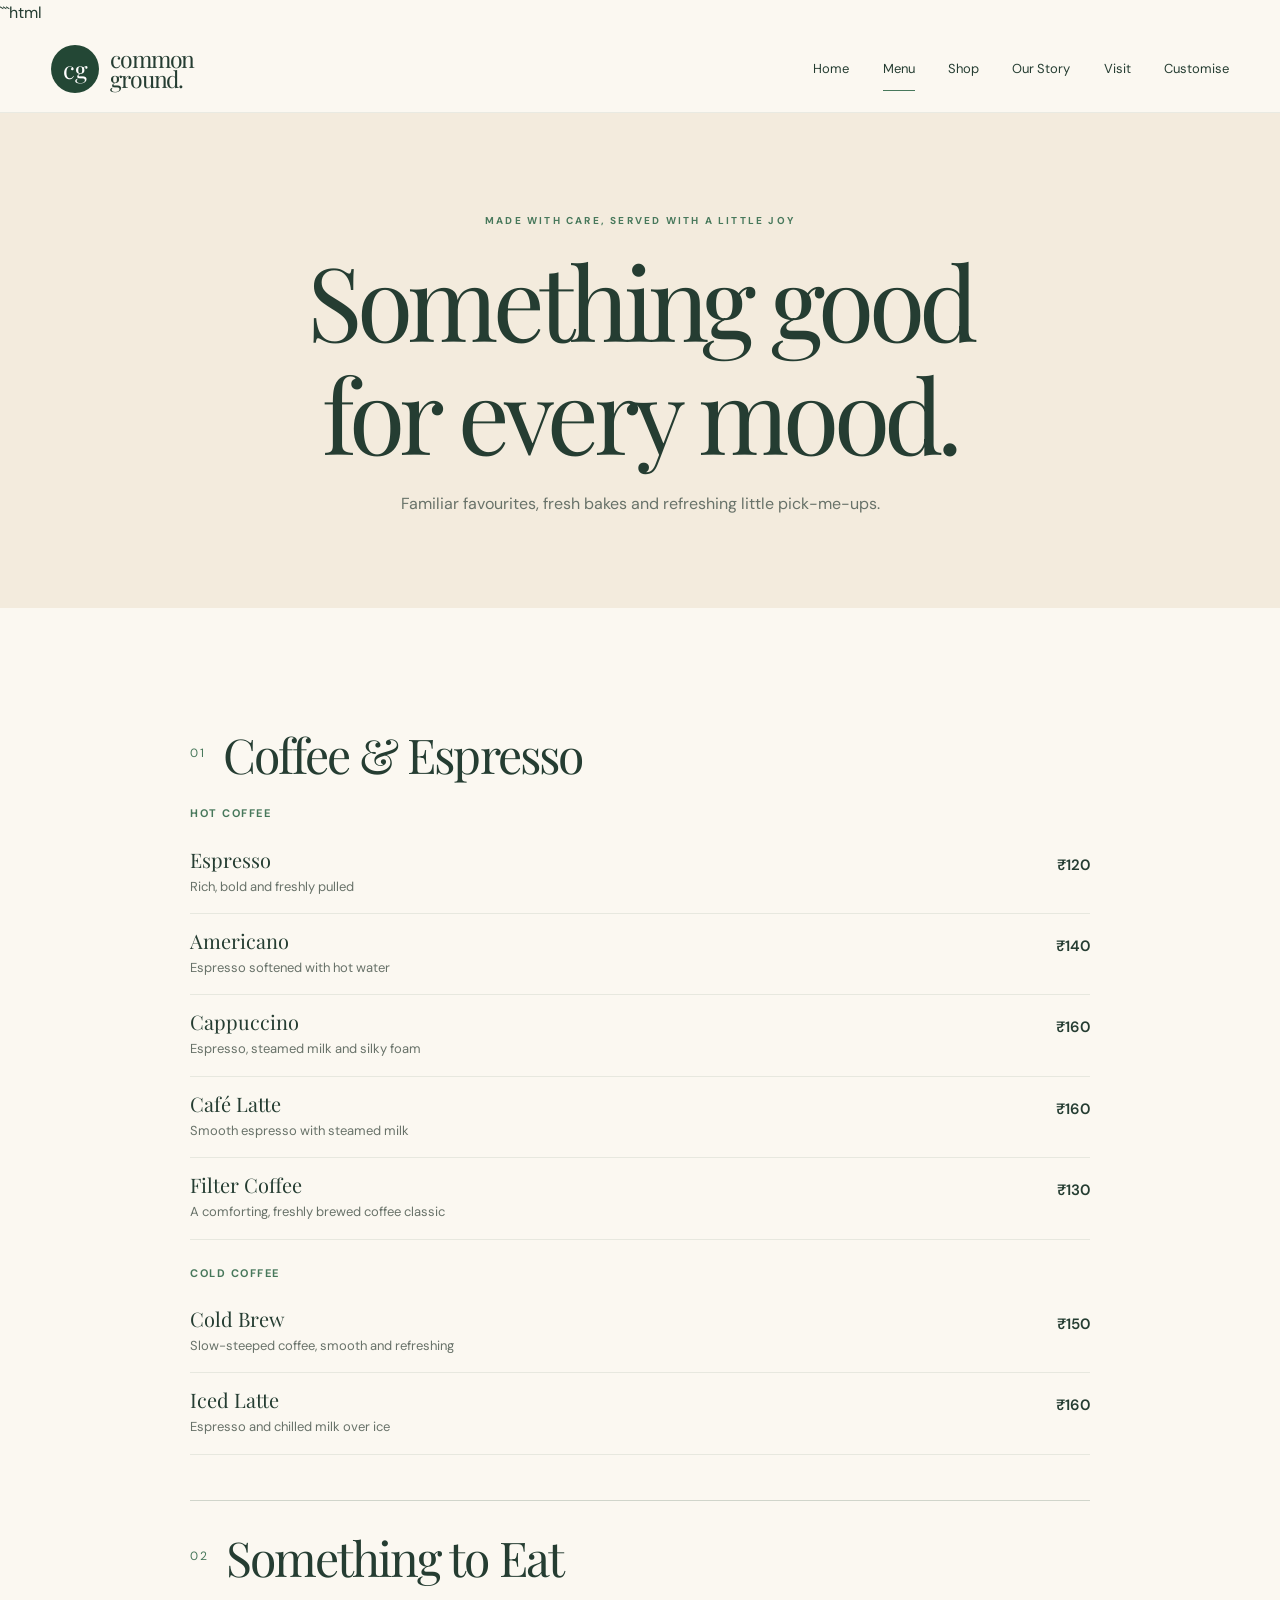
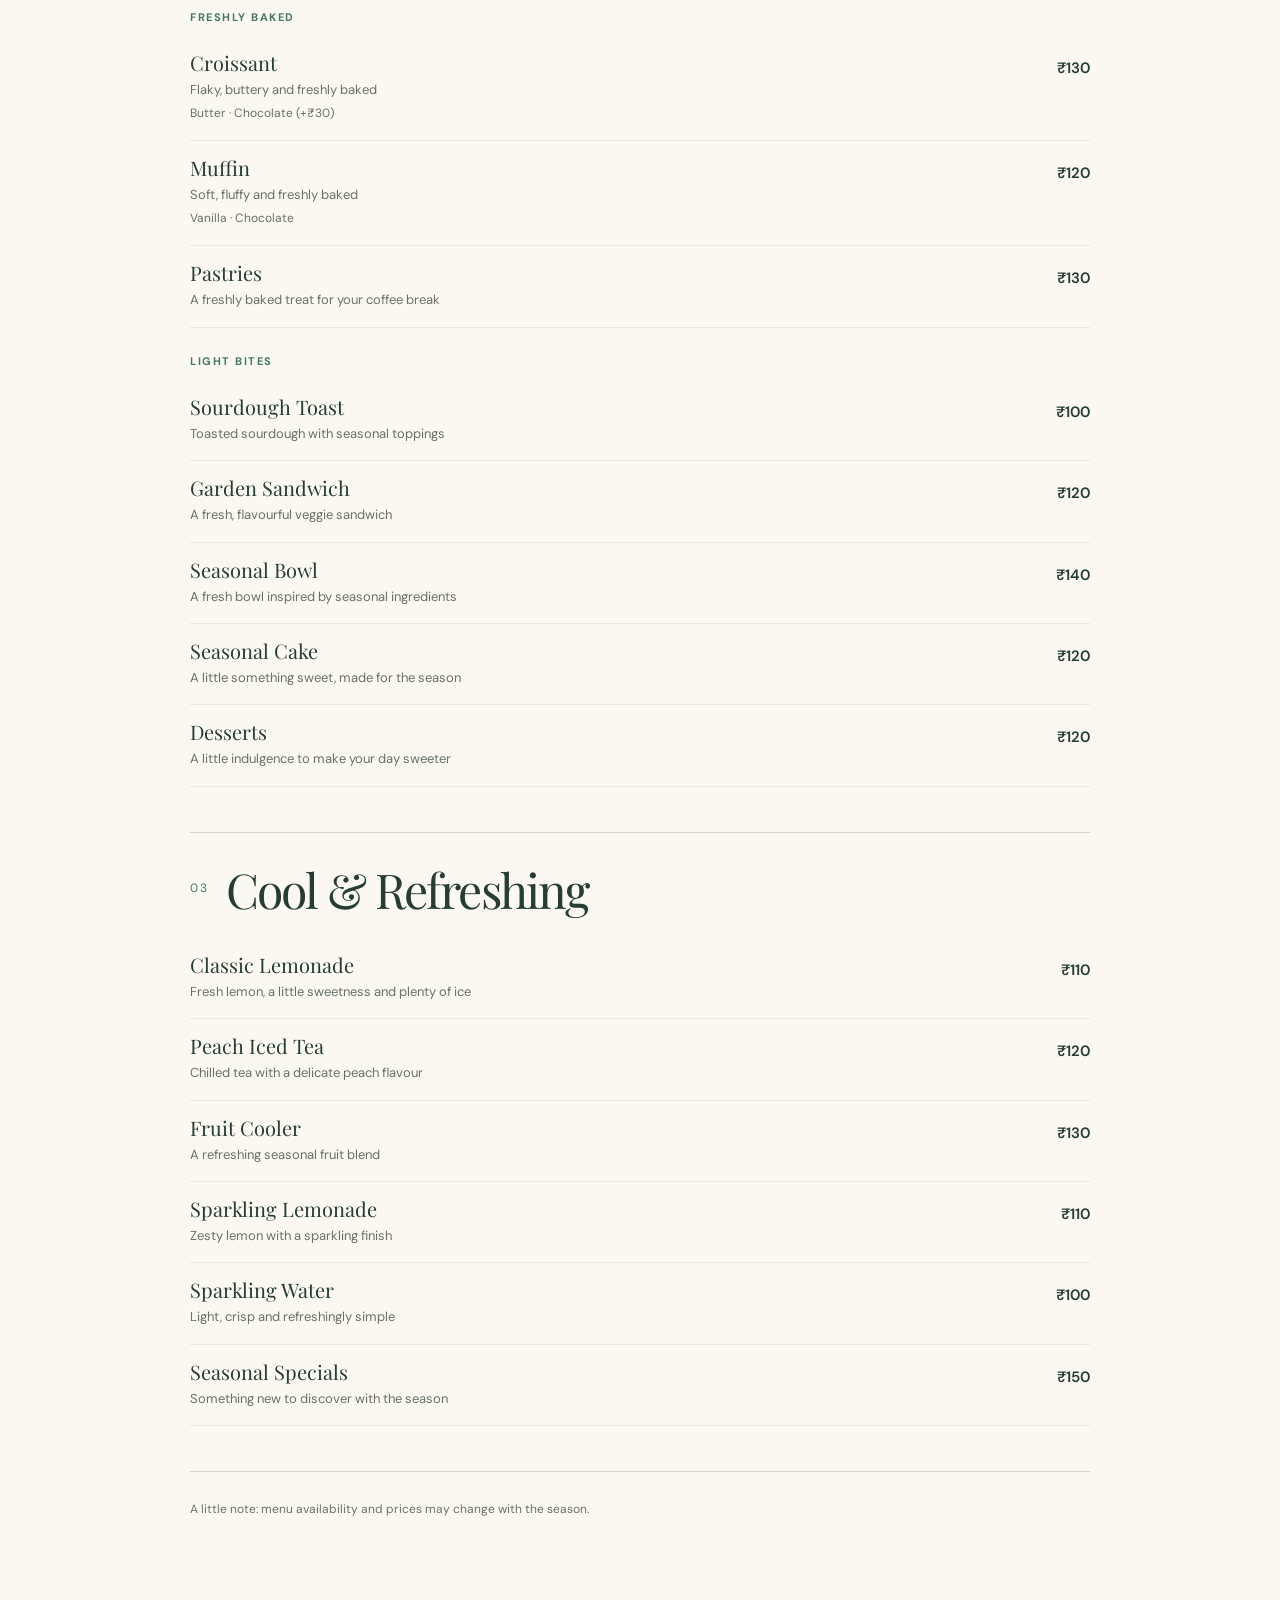
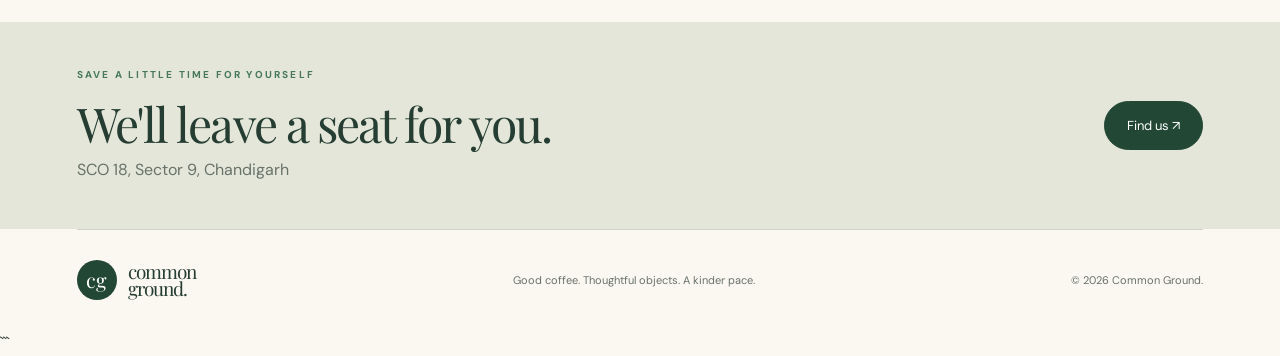
==== commit 313ebff5: "Update menu.html" ====
--- a/menu.html
+++ b/menu.html
@@ -1,332 +1,88 @@
-
+```html
 <!DOCTYPE html>
 <html lang="en">
 <head>
   <meta charset="UTF-8">
   <meta name="viewport" content="width=device-width, initial-scale=1.0">
-  <meta name="theme-color" content="#F3EBDD">
-  <meta name="description" content="Explore the Common Ground cafe menu: coffee, freshly baked treats, light bites and refreshing drinks.">
-  <title>Our Menu | Common Ground</title>
-  <link rel="preconnect" href="https://fonts.googleapis.com">
-  <link rel="preconnect" href="https://fonts.gstatic.com" crossorigin>
-  <link href="https://fonts.googleapis.com/css2?family=DM+Sans:wght@400;500;600;700&family=Playfair+Display:wght@400;500;600;700&display=swap" rel="stylesheet">
+  <title>Menu | Common Ground</title>
+  <link href="https://fonts.googleapis.com/css2?family=DM+Sans:wght@400;500;600;700&family=Playfair+Display:wght@400;500;600&display=swap" rel="stylesheet">
   <link rel="stylesheet" href="style.css">
-  <style>
-    :root {
-      --cream:#F3EBDD;
-      --green:#47785B;
-      --dark:#234735;
-      --orange:#D76C4D;
-      --yellow:#E9C46A;
-    }
-    * { box-sizing:border-box; }
-    html { scroll-behavior:smooth; }
-    body {
-      margin:0;
-      background:var(--cream);
-      color:var(--dark);
-      font-family:"DM Sans",sans-serif;
-    }
-    a { color:inherit;text-decoration:none; }
-    .container { width:min(1180px,calc(100% - 48px));margin:auto; }
-    .header { border-bottom:1px solid rgba(35,71,53,.15); }
-    .nav {
-      min-height:84px;display:flex;align-items:center;
-      justify-content:space-between;gap:24px;
-    }
-    .logo { display:flex;align-items:center;gap:11px; }
-    .logo-mark {
-      width:46px;height:46px;border:1.5px solid var(--dark);
-      border-radius:50%;display:flex;align-items:center;
-      justify-content:center;flex-shrink:0;
-      font:500 21px/1 "Playfair Display",serif;
-      letter-spacing:-1.5px;padding:0 0 0 1px;
-    }
-    .logo-name { font:500 23px "Playfair Display",serif;white-space:nowrap; }
-    .links { display:flex;align-items:center;gap:23px;flex-wrap:wrap;font-size:13px; }
-    .links a:hover { color:var(--orange); }
-    .nav-cta { border:1px solid var(--dark);padding:10px 15px;border-radius:25px; }
-    .intro { text-align:center;padding:75px 0 48px; }
-    .eyebrow {
-      color:var(--green);font-size:10px;font-weight:700;
-      letter-spacing:2px;text-transform:uppercase;
-    }
-    h1,h2,h3 { font-family:"Playfair Display",serif;font-weight:500; }
-    .intro h1 {
-      font-size:clamp(55px,8vw,92px);letter-spacing:-3px;
-      line-height:1;margin:18px 0;
-    }
-    .intro h1 em { color:var(--green);font-weight:400; }
-    .intro p { max-width:510px;margin:0 auto;color:#526456;font-size:14px;line-height:1.9; }
-    .menu-nav {
-      display:flex;justify-content:center;gap:12px;flex-wrap:wrap;
-      padding:0 0 45px;
-    }
-    .menu-nav a {
-      border:1px solid rgba(35,71,53,.4);border-radius:30px;
-      padding:11px 18px;font-size:12px;
-    }
-    .menu-nav a:hover { background:var(--dark);color:white; }
-    .menu-section { padding:55px 0 70px;border-top:1px solid rgba(35,71,53,.17); }
-    .section-top {
-      display:flex;justify-content:space-between;align-items:end;
-      gap:20px;margin-bottom:34px;
-    }
-    .section-number { font-size:11px;letter-spacing:2px;color:var(--orange);font-weight:700; }
-    .section-top h2 { font-size:clamp(36px,5vw,55px);margin:8px 0 0;letter-spacing:-1.5px; }
-    .section-top p { color:#526456;font-size:12px; }
-    .subheading {
-      margin:34px 0 10px;font:500 23px "Playfair Display",serif;
-    }
-    .menu-grid { display:grid;grid-template-columns:repeat(2,minmax(0,1fr));column-gap:55px; }
-    .menu-item { padding:22px 0;border-bottom:1px solid rgba(35,71,53,.16); }
-    .item-head { display:flex;justify-content:space-between;align-items:baseline;gap:16px; }
-    .item-head h3 { margin:0;font-size:23px; }
-    .price { flex-shrink:0;font-size:15px;font-weight:700; }
-    .menu-item p { margin:8px 0 0;color:#526456;font-size:13px;line-height:1.8; }
-    .item-note { margin-top:7px;font-size:11px;color:var(--green); }
-    .menu-note {
-      background:#E8E0D1;padding:28px;margin-top:35px;
-      display:flex;justify-content:space-between;align-items:center;gap:20px;
-    }
-    .menu-note h3 { font-size:24px;margin:0 0 6px; }
-    .menu-note p { margin:0;color:#526456;font-size:13px;line-height:1.7; }
-    .button {
-      display:inline-block;padding:13px 20px;border-radius:30px;
-      background:var(--dark);color:white;font-size:12px;font-weight:600;
-      white-space:nowrap;
-    }
-    .visit-strip { background:var(--orange);color:white;padding:48px 0; }
-    .visit-inner { display:flex;justify-content:space-between;align-items:center;gap:24px; }
-    .visit-inner h2 { margin:8px 0;font-size:clamp(32px,4vw,45px); }
-    .visit-inner p { font-size:13px;line-height:1.8;margin:0; }
-    .visit-inner .button { background:var(--cream);color:var(--dark); }
-    footer { border-top:1px solid rgba(35,71,53,.15);padding:27px 0; }
-    .footer-inner { display:flex;justify-content:space-between;align-items:center;gap:20px;flex-wrap:wrap; }
-    .footer-copy { color:#526456;font-size:11px; }
-    .footer-links { display:flex;gap:17px;flex-wrap:wrap;font-size:12px; }
-    @media(max-width:760px) {
-      .nav { padding:17px 0;align-items:flex-start;flex-direction:column;gap:14px; }
-      .links { gap:13px 17px; }
-      .menu-grid { column-gap:25px; }
-      .section-top { align-items:flex-start;flex-direction:column; }
-    }
-    @media(max-width:540px) {
-      .container { width:calc(100% - 32px); }
-      .logo-name { font-size:21px; }
-      .intro { padding:55px 0 35px; }
-      .intro h1 { letter-spacing:-2px; }
-      .menu-grid { grid-template-columns:1fr; }
-      .menu-section { padding:42px 0 50px; }
-      .menu-note,.visit-inner { align-items:flex-start;flex-direction:column; }
-      .item-head h3 { font-size:21px; }
-    }
-  </style>
 </head>
 <body>
-  <header class="header">
-    <div class="container nav">
-      <a class="logo" href="index.html" aria-label="Common Ground home">
-        <span class="logo-mark">cg</span>
-        <span class="logo-name">common ground.</span>
-      </a>
-      <nav class="links" aria-label="Main navigation">
-        <a href="index.html">Home</a>
-        <a href="menu.html">Menu</a>
-        <a href="shop.html">Shop</a>
-        <a href="story.html">Our Story</a>
-        <a href="visit.html">Visit</a>
-        <a class="nav-cta" href="customise.html">Customise ↗</a>
-      </nav>
+<header class="site-header">
+  <div class="header-inner">
+    <a class="logo" href="index.html"><span class="logo-mark">cg</span><span class="logo-text">common<br>ground.</span></a>
+    <button class="menu-toggle" aria-label="Open navigation" aria-expanded="false">☰</button>
+    <nav class="nav-links">
+      <a href="index.html">Home</a><a class="active" href="menu.html">Menu</a><a href="shop.html">Shop</a><a href="story.html">Our Story</a><a href="visit.html">Visit</a><a href="customise.html">Customise</a>
+    </nav>
+  </div>
+</header>
+
+<main>
+  <section class="page-hero">
+    <p class="eyebrow">MADE WITH CARE, SERVED WITH A LITTLE JOY</p>
+    <h1>Something good<br>for every mood.</h1>
+    <p>Familiar favourites, fresh bakes and refreshing little pick-me-ups.</p>
+  </section>
+
+  <section class="menu-page section">
+    <div class="menu-category">
+      <div class="menu-category-heading"><span class="menu-number">01</span><h2>Coffee & Espresso</h2></div>
+      <p class="menu-subheading">Hot Coffee</p>
+
+      <div class="menu-item"><div><h3>Espresso</h3><p>Rich, bold and freshly pulled</p></div><strong>₹120</strong></div>
+      <div class="menu-item"><div><h3>Americano</h3><p>Espresso softened with hot water</p></div><strong>₹140</strong></div>
+      <div class="menu-item"><div><h3>Cappuccino</h3><p>Espresso, steamed milk and silky foam</p></div><strong>₹160</strong></div>
+      <div class="menu-item"><div><h3>Café Latte</h3><p>Smooth espresso with steamed milk</p></div><strong>₹160</strong></div>
+      <div class="menu-item"><div><h3>Filter Coffee</h3><p>A comforting, freshly brewed coffee classic</p></div><strong>₹130</strong></div>
+
+      <p class="menu-subheading">Cold Coffee</p>
+      <div class="menu-item"><div><h3>Cold Brew</h3><p>Slow-steeped coffee, smooth and refreshing</p></div><strong>₹150</strong></div>
+      <div class="menu-item"><div><h3>Iced Latte</h3><p>Espresso and chilled milk over ice</p></div><strong>₹160</strong></div>
     </div>
-  </header>
 
-  <main>
-    <section class="intro">
-      <div class="container">
-        <span class="eyebrow">Made fresh, made with care</span>
-        <h1>Good things.<br><em>Good days.</em></h1>
-        <p>
-          Your coffee ritual, a bite between plans, or something refreshing
-          for a slow afternoon. Find your favourite at Common Ground.
-        </p>
-      </div>
-    </section>
+    <div class="menu-category">
+      <div class="menu-category-heading"><span class="menu-number">02</span><h2>Something to Eat</h2></div>
+      <p class="menu-subheading">Freshly Baked</p>
 
-    <nav class="container menu-nav" aria-label="Menu categories">
-      <a href="#coffee">01 &nbsp; Coffee & Espresso</a>
-      <a href="#food">02 &nbsp; Something to Eat</a>
-      <a href="#refreshments">03 &nbsp; Cool & Refreshing</a>
-    </nav>
+      <div class="menu-item"><div><h3>Croissant</h3><p>Flaky, buttery and freshly baked</p><p class="menu-options">Butter · Chocolate (+₹30)</p></div><strong>₹130</strong></div>
+      <div class="menu-item"><div><h3>Muffin</h3><p>Soft, fluffy and freshly baked</p><p class="menu-options">Vanilla · Chocolate</p></div><strong>₹120</strong></div>
+      <div class="menu-item"><div><h3>Pastries</h3><p>A freshly baked treat for your coffee break</p></div><strong>₹130</strong></div>
 
-    <section class="menu-section" id="coffee">
-      <div class="container">
-        <div class="section-top">
-          <div>
-            <span class="section-number">01 / FRESHLY BREWED</span>
-            <h2>Coffee & Espresso</h2>
-          </div>
-          <p>Good coffee, at your own pace.</p>
-        </div>
+      <p class="menu-subheading">Light Bites</p>
+      <div class="menu-item"><div><h3>Sourdough Toast</h3><p>Toasted sourdough with seasonal toppings</p></div><strong>₹100</strong></div>
+      <div class="menu-item"><div><h3>Garden Sandwich</h3><p>A fresh, flavourful veggie sandwich</p></div><strong>₹120</strong></div>
+      <div class="menu-item"><div><h3>Seasonal Bowl</h3><p>A fresh bowl inspired by seasonal ingredients</p></div><strong>₹140</strong></div>
+      <div class="menu-item"><div><h3>Seasonal Cake</h3><p>A little something sweet, made for the season</p></div><strong>₹120</strong></div>
+      <div class="menu-item"><div><h3>Desserts</h3><p>A little indulgence to make your day sweeter</p></div><strong>₹120</strong></div>
+    </div>
 
-        <h3 class="subheading">Hot Coffee</h3>
-        <div class="menu-grid">
-          <article class="menu-item">
-            <div class="item-head"><h3>Espresso</h3><span class="price">₹120</span></div>
-            <p>Rich, bold and freshly pulled</p>
-          </article>
-          <article class="menu-item">
-            <div class="item-head"><h3>Americano</h3><span class="price">₹140</span></div>
-            <p>Espresso softened with hot water</p>
-          </article>
-          <article class="menu-item">
-            <div class="item-head"><h3>Cappuccino</h3><span class="price">₹160</span></div>
-            <p>Espresso, steamed milk and silky foam</p>
-          </article>
-          <article class="menu-item">
-            <div class="item-head"><h3>Café Latte</h3><span class="price">₹160</span></div>
-            <p>Smooth espresso with steamed milk</p>
-          </article>
-          <article class="menu-item">
-            <div class="item-head"><h3>Filter Coffee</h3><span class="price">₹130</span></div>
-            <p>Traditional, aromatic coffee brewed for a comforting finish</p>
-          </article>
-        </div>
+    <div class="menu-category">
+      <div class="menu-category-heading"><span class="menu-number">03</span><h2>Cool & Refreshing</h2></div>
 
-        <h3 class="subheading">Cold Coffee</h3>
-        <div class="menu-grid">
-          <article class="menu-item">
-            <div class="item-head"><h3>Cold Brew</h3><span class="price">₹150</span></div>
-            <p>Slow-steeped coffee, smooth and refreshing</p>
-          </article>
-          <article class="menu-item">
-            <div class="item-head"><h3>Iced Latte</h3><span class="price">₹160</span></div>
-            <p>Espresso and chilled milk over ice</p>
-          </article>
-        </div>
-      </div>
-    </section>
+      <div class="menu-item"><div><h3>Classic Lemonade</h3><p>Fresh lemon, a little sweetness and plenty of ice</p></div><strong>₹110</strong></div>
+      <div class="menu-item"><div><h3>Peach Iced Tea</h3><p>Chilled tea with a delicate peach flavour</p></div><strong>₹120</strong></div>
+      <div class="menu-item"><div><h3>Fruit Cooler</h3><p>A refreshing seasonal fruit blend</p></div><strong>₹130</strong></div>
+      <div class="menu-item"><div><h3>Sparkling Lemonade</h3><p>Zesty lemon with a sparkling finish</p></div><strong>₹110</strong></div>
+      <div class="menu-item"><div><h3>Sparkling Water</h3><p>Light, crisp and refreshingly simple</p></div><strong>₹100</strong></div>
+      <div class="menu-item"><div><h3>Seasonal Specials</h3><p>Something new to discover with the season</p></div><strong>₹150</strong></div>
+    </div>
 
-    <section class="menu-section" id="food">
-      <div class="container">
-        <div class="section-top">
-          <div>
-            <span class="section-number">02 / FRESHLY PREPARED</span>
-            <h2>Something to Eat</h2>
-          </div>
-          <p>A little bite, a longer lunch.</p>
-        </div>
+    <p class="menu-note">A little note: menu availability and prices may change with the season.</p>
+  </section>
 
-        <h3 class="subheading">Freshly Baked</h3>
-        <div class="menu-grid">
-          <article class="menu-item">
-            <div class="item-head"><h3>Croissant</h3><span class="price">₹130</span></div>
-            <p>Flaky, buttery and freshly baked</p>
-            <div class="item-note">Butter · Chocolate (+₹30)</div>
-          </article>
-          <article class="menu-item">
-            <div class="item-head"><h3>Muffin</h3><span class="price">₹120</span></div>
-            <p>Soft, fluffy and freshly baked</p>
-            <div class="item-note">Vanilla · Chocolate</div>
-          </article>
-          <article class="menu-item">
-            <div class="item-head"><h3>Seasonal Cake</h3><span class="price">₹120</span></div>
-            <p>A little something sweet, made for the season</p>
-          </article>
-        </div>
+  <section class="visit-strip">
+    <div><p class="eyebrow">SAVE A LITTLE TIME FOR YOURSELF</p><h2>We'll leave a seat for you.</h2><p>SCO 18, Sector 9, Chandigarh</p></div>
+    <a class="button" href="visit.html">Find us ↗</a>
+  </section>
+</main>
 
-        <h3 class="subheading">Light Bites</h3>
-        <div class="menu-grid">
-          <article class="menu-item">
-            <div class="item-head"><h3>Sourdough Toast</h3><span class="price">₹100</span></div>
-            <p>Toasted sourdough with seasonal toppings</p>
-          </article>
-          <article class="menu-item">
-            <div class="item-head"><h3>Garden Sandwich</h3><span class="price">₹120</span></div>
-            <p>A fresh, flavourful veggie sandwich</p>
-          </article>
-          <article class="menu-item">
-            <div class="item-head"><h3>Seasonal Bowl</h3><span class="price">₹140</span></div>
-            <p>A fresh, balanced bowl inspired by seasonal ingredients</p>
-          </article>
-        </div>
-      </div>
-    </section>
-
-    <section class="menu-section" id="refreshments">
-      <div class="container">
-        <div class="section-top">
-          <div>
-            <span class="section-number">03 / SOMETHING COOL</span>
-            <h2>Cool & Refreshing</h2>
-          </div>
-          <p>Fresh flavours for slower afternoons.</p>
-        </div>
-
-        <div class="menu-grid">
-          <article class="menu-item">
-            <div class="item-head"><h3>Classic Lemonade</h3><span class="price">₹110</span></div>
-            <p>Fresh lemon, a little sweetness and plenty of ice</p>
-          </article>
-          <article class="menu-item">
-            <div class="item-head"><h3>Peach Iced Tea</h3><span class="price">₹120</span></div>
-            <p>Chilled tea with a delicate peach flavour</p>
-          </article>
-          <article class="menu-item">
-            <div class="item-head"><h3>Fruit Cooler</h3><span class="price">₹130</span></div>
-            <p>A refreshing seasonal fruit blend</p>
-          </article>
-          <article class="menu-item">
-            <div class="item-head"><h3>Sparkling Lemonade</h3><span class="price">₹110</span></div>
-            <p>Zesty lemon with a sparkling finish</p>
-          </article>
-          <article class="menu-item">
-            <div class="item-head"><h3>Sparkling Water</h3><span class="price">₹100</span></div>
-            <p>Light, crisp and refreshing</p>
-          </article>
-          <article class="menu-item">
-            <div class="item-head"><h3>Seasonal Specials</h3><span class="price">₹150</span></div>
-            <p>A rotating selection of seasonal favourites</p>
-          </article>
-        </div>
-
-        <div class="menu-note">
-          <div>
-            <h3>Your usual, or something new?</h3>
-            <p>Make yourself comfortable. There's always room for one more.</p>
-          </div>
-          <a class="button" href="visit.html">Come say hello ↗</a>
-        </div>
-      </div>
-    </section>
-
-    <section class="visit-strip">
-      <div class="container visit-inner">
-        <div>
-          <span class="eyebrow" style="color:#fff3ce;">Your table is waiting</span>
-          <h2>Come find your corner.</h2>
-          <p>SCO 18, Sector 9, Chandigarh, India</p>
-        </div>
-        <a class="button" href="visit.html">Plan your visit ↗</a>
-      </div>
-    </section>
-  </main>
-
-  <footer>
-    <div class="container footer-inner">
-      <a class="logo" href="index.html">
-        <span class="logo-mark">cg</span>
-        <span class="logo-name">common ground.</span>
-      </a>
-      <span class="footer-copy">© <span id="year"></span> Common Ground. A little room to be.</span>
-      <nav class="footer-links" aria-label="Footer navigation">
-        <a href="menu.html">Menu</a><a href="shop.html">Shop</a>
-        <a href="story.html">Our Story</a><a href="visit.html">Visit</a>
-      </nav>
-    </div>
-  </footer>
-  <script>
-    document.getElementById("year").textContent = new Date().getFullYear();
-  </script>
+<footer class="site-footer">
+  <a class="logo footer-logo" href="index.html"><span class="logo-mark">cg</span><span class="logo-text">common<br>ground.</span></a>
+  <p>Good coffee. Thoughtful objects. A kinder pace.</p><p>© <span class="year"></span> Common Ground.</p>
+</footer>
+<script src="script.js"></script>
 </body>
 </html>
+```
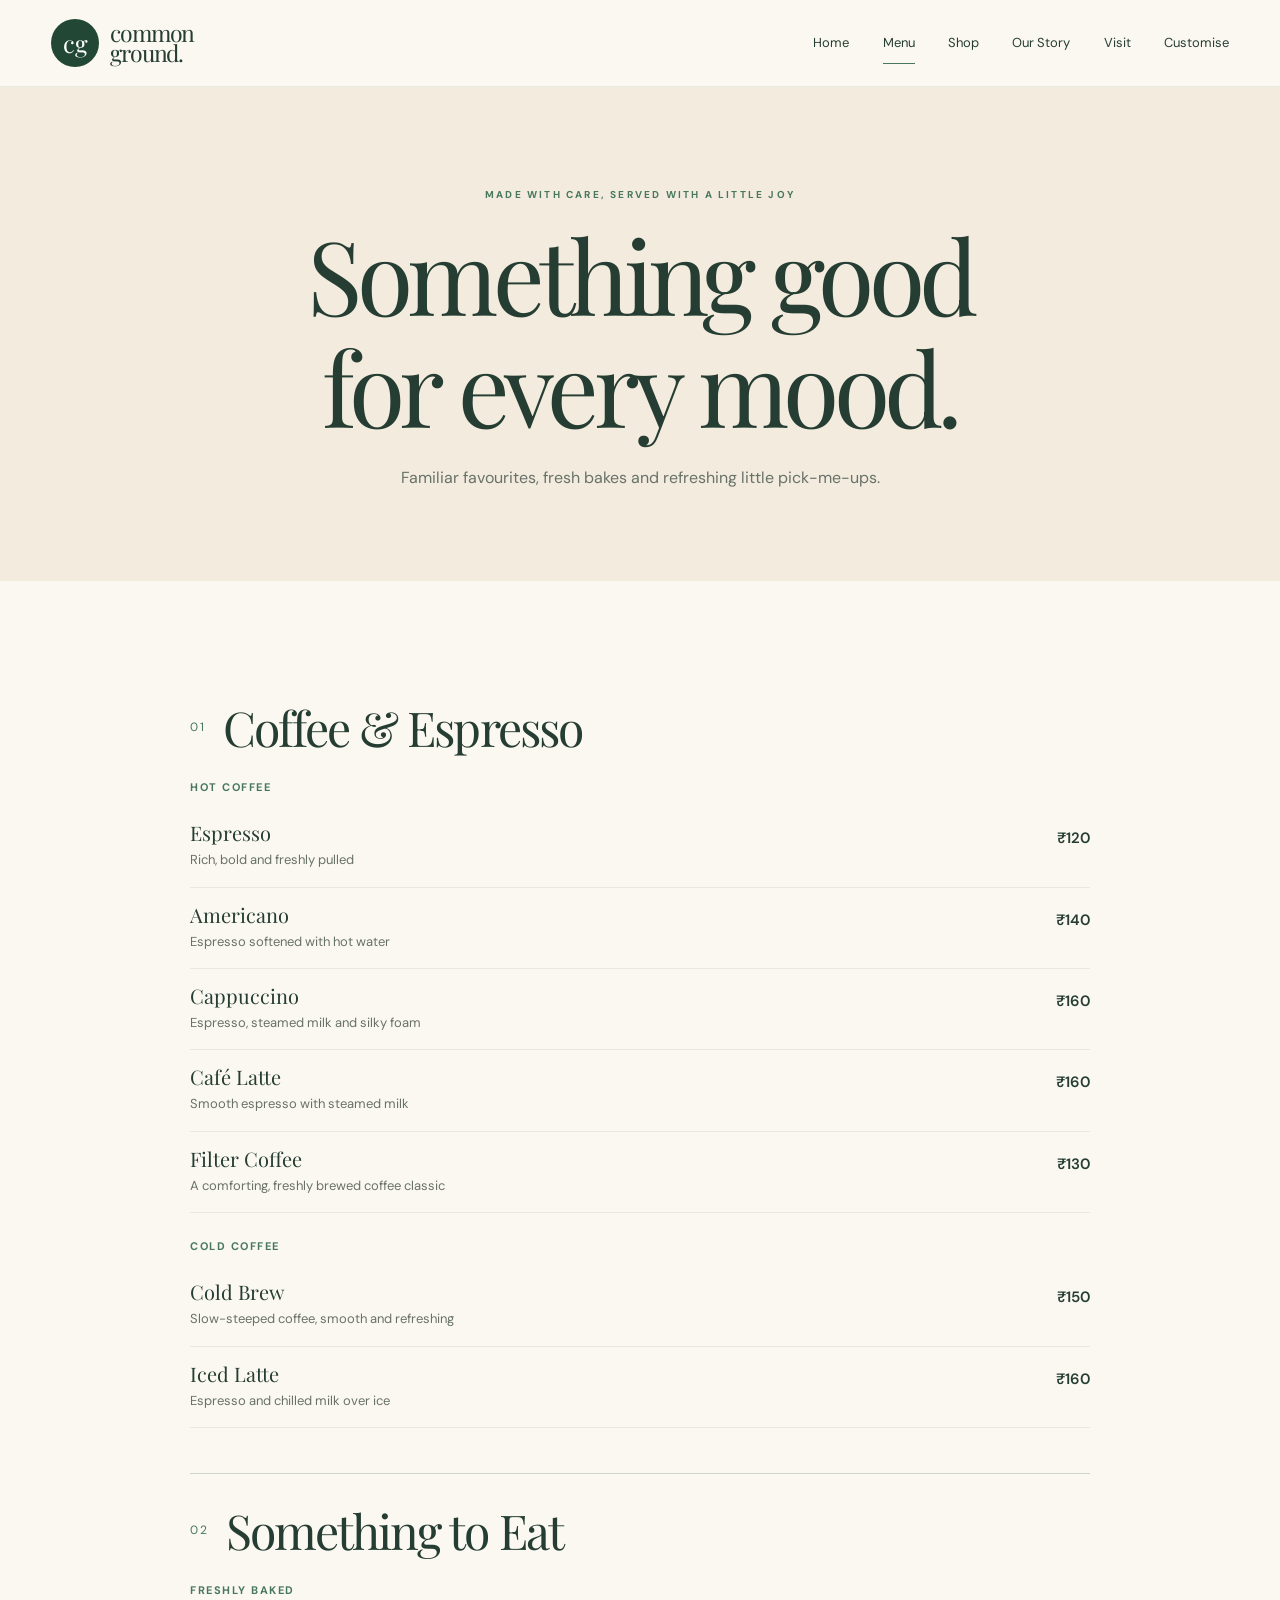
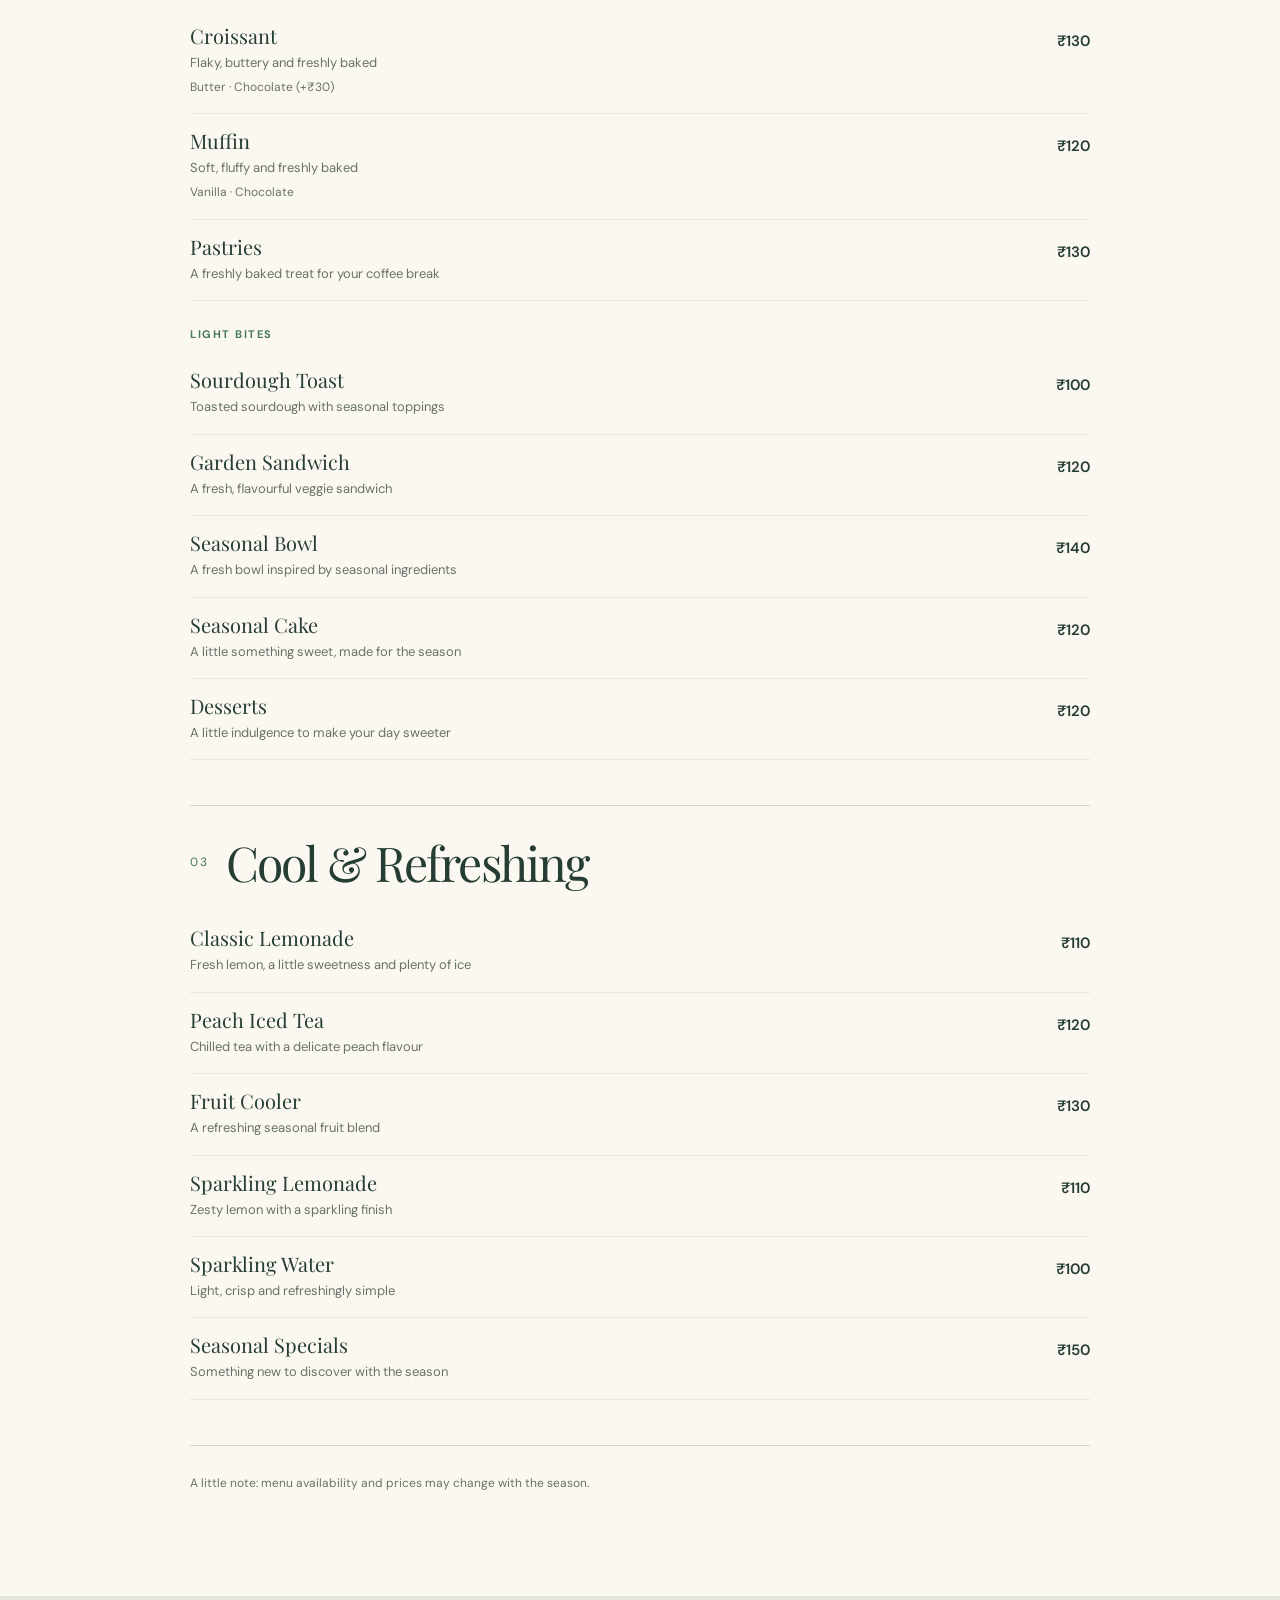
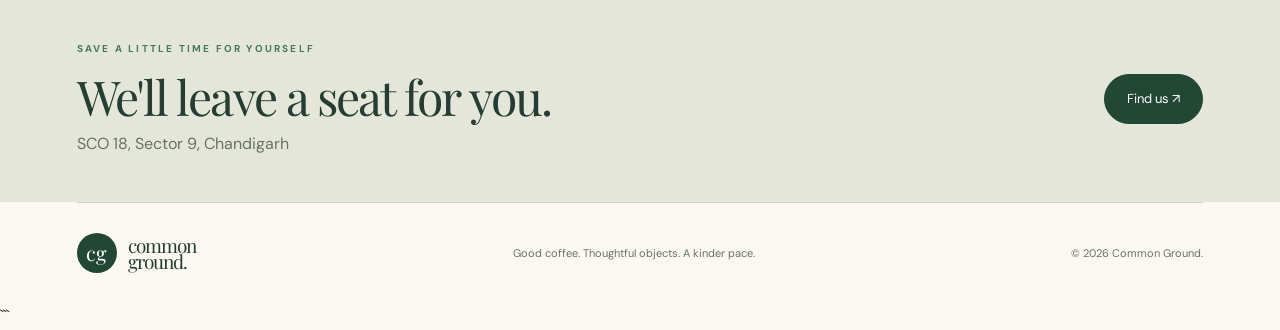
==== commit 6ed8f281: "Update menu.html" ====
--- a/menu.html
+++ b/menu.html
@@ -1,4 +1,3 @@
-```html
 <!DOCTYPE html>
 <html lang="en">
 <head>
